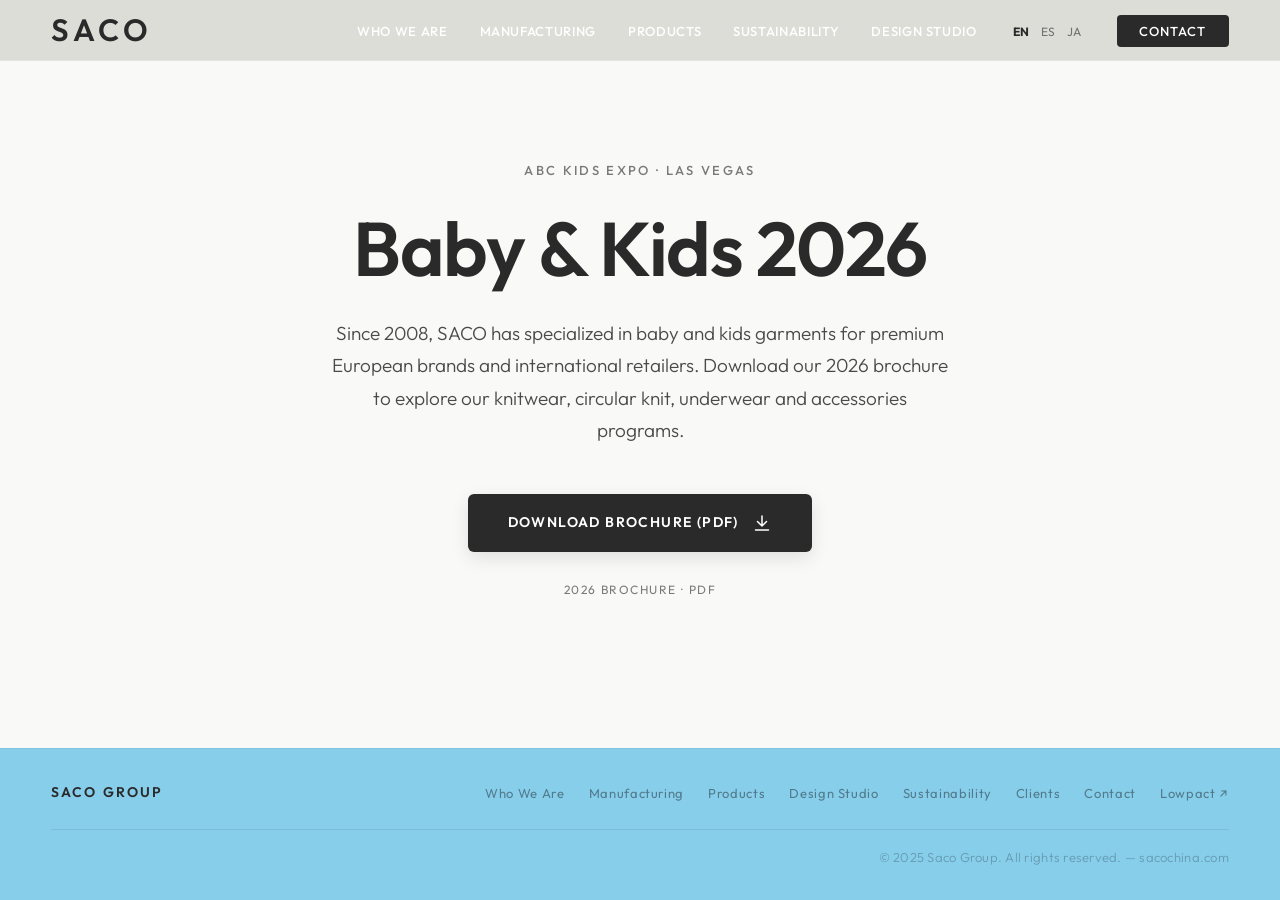
==== abc-kids.html @ aadeff27 "Add ABC Kids Expo Las Vegas 2026 landing page Orphan landing page accessed only via QR from the trad" ====
<!DOCTYPE html>
<html lang="en">
<head>
  <meta charset="UTF-8">
  <meta name="viewport" content="width=device-width, initial-scale=1">
  <meta name="robots" content="noindex, nofollow">
  <title>SACO · ABC Kids Expo 2026</title>
  <meta name="description" content="SACO baby &amp; kids 2026 — ABC Kids Expo Las Vegas brochure.">

  <!-- Google Fonts: Outfit -->
  <link rel="preconnect" href="https://fonts.googleapis.com">
  <link rel="preconnect" href="https://fonts.gstatic.com" crossorigin>
  <link href="https://fonts.googleapis.com/css2?family=Outfit:wght@200;300;400;500;600;700&display=swap" rel="stylesheet">

  <link rel="stylesheet" href="style.css">
</head>
<body class="abc-page">

  <!-- ===== NAVIGATION (same pattern as inner pages) ===== -->
  <nav class="nav nav--scrolled nav--always-dark" id="nav">
    <div class="nav__inner">
      <a href="index.html" class="nav__logo">SACO</a>

      <button class="nav__toggle" id="navToggle" type="button" aria-label="Open menu" aria-expanded="false" aria-controls="menuOverlay">
        <span></span>
        <span></span>
      </button>

      <ul class="nav__links" id="navLinks">
        <li><a href="index.html#about"          class="nav__link" data-i18n="nav-who">Who We Are</a></li>
        <li><a href="manufacturing.html"        class="nav__link" data-i18n="nav-manufacturing">Manufacturing</a></li>
        <li><a href="products.html"             class="nav__link" data-i18n="nav-products">Products</a></li>
        <li><a href="index.html#sustainability" class="nav__link" data-i18n="nav-sustainability">Sustainability</a></li>
        <li><a href="studio.html"               class="nav__link" data-i18n="nav-studio">Design Studio</a></li>
        <li class="nav__lang-group">
          <button class="lang-btn" data-lang="en" style="background:none;border:none;font-family:inherit;font-size:12px;text-transform:uppercase;cursor:pointer;padding:2px 4px;color:inherit;font-weight:700;opacity:1;">EN</button>
          <button class="lang-btn" data-lang="es" style="background:none;border:none;font-family:inherit;font-size:12px;text-transform:uppercase;cursor:pointer;padding:2px 4px;color:inherit;font-weight:400;opacity:0.6;">ES</button>
          <button class="lang-btn" data-lang="ja" style="background:none;border:none;font-family:inherit;font-size:12px;text-transform:uppercase;cursor:pointer;padding:2px 4px;color:inherit;font-weight:400;opacity:0.6;">JA</button>
        </li>
        <li><a href="index.html#contact"        class="nav__link nav__link--cta" data-i18n="nav-contact">Contact</a></li>
      </ul>
    </div>
  </nav>

  <main class="abc-main">
    <section class="abc-hero">
      <div class="container abc-hero__inner">
        <p class="abc-hero__eyebrow">ABC Kids Expo · Las Vegas</p>
        <h1 class="abc-hero__title">Baby &amp; Kids 2026</h1>
        <p class="abc-hero__lead">
          Since 2008, SACO has specialized in baby and kids garments for premium European brands and international retailers. Download our 2026 brochure to explore our knitwear, circular knit, underwear and accessories programs.
        </p>

        <a class="abc-hero__cta" href="downloads/abc-kids-2026.pdf" download="SACO-ABC-Kids-2026.pdf">
          <span>Download Brochure (PDF)</span>
          <svg width="20" height="20" viewBox="0 0 20 20" fill="none" aria-hidden="true">
            <path d="M10 3v10M5.5 8.5l4.5 4.5 4.5-4.5M3.5 17h13" stroke="currentColor" stroke-width="1.5" stroke-linecap="round" stroke-linejoin="round"/>
          </svg>
        </a>

        <p class="abc-hero__meta">2026 Brochure · PDF</p>
      </div>
    </section>
  </main>

  <!-- ===== FOOTER (same as other pages) ===== -->
  <footer class="footer">
    <div class="container footer__inner">
      <div class="footer__logo">SACO GROUP</div>
      <nav class="footer__nav" aria-label="Footer navigation">
        <a href="index.html#about" data-i18n="nav-who">Who We Are</a>
        <a href="manufacturing.html" data-i18n="nav-manufacturing">Manufacturing</a>
        <a href="products.html" data-i18n="nav-products">Products</a>
        <a href="studio.html" data-i18n="nav-studio">Design Studio</a>
        <a href="index.html#sustainability" data-i18n="nav-sustainability">Sustainability</a>
        <a href="index.html#clients" data-i18n="footer-clients">Clients</a>
        <a href="index.html#contact" data-i18n="footer-contact">Contact</a>
        <a href="https://lowpact-textile.com" target="_blank" rel="noopener noreferrer" data-i18n="footer-lowpact">Lowpact &nearr;</a>
      </nav>
      <p class="footer__copy" data-i18n-html="footer-copy">&copy; 2025 Saco Group. All rights reserved. &mdash; sacochina.com</p>
    </div>
  </footer>

  <script src="main.js"></script>
  <script src="i18n.js"></script>
</body>
</html>
---- style.css ----
@import url('https://fonts.googleapis.com/css2?family=Outfit:wght@200;300;400;500;600;700&display=swap');

/* ============================================================
   SACO GROUP — style.css
   Reference: fashioncomfort.com visual language
   Font: Outfit 200-700 (single font family throughout)
   System: luxury minimalism, cream/dark-green palette
   ============================================================ */

/* ---- RESET ---- */
*, *::before, *::after { box-sizing: border-box; margin: 0; padding: 0; }
html { scroll-behavior: smooth; -webkit-text-size-adjust: 100%; }
body {
  font-family: var(--font-body);
  font-size: 18px;
  font-weight: 300;
  line-height: 1.7;
  color: var(--c-text);
  overflow-x: hidden;
  -webkit-font-smoothing: antialiased;
  -moz-osx-font-smoothing: grayscale;
  background: var(--c-cream);
}
img { display: block; max-width: 100%; height: auto; }
a { color: inherit; text-decoration: none; }
ul { list-style: none; }
address { font-style: normal; }
sup { font-size: 0.6em; vertical-align: super; }

/* ---- TOKENS ---- */
:root {
  /* Core palette */
  --c-cream:    #F9F9F7;
  --c-stone:    #F5F5F1;
  --c-sand:     #E8DFD5;
  --c-dark:     #1D2B1F;
  --c-charcoal: #2C3E2F;
  --c-text:     #2A2A2A;
  --c-text-sec: #4A4A4A;
  --c-text-mut: #7A7A7A;
  --c-border:   #E8E5DF;
  --c-gold:     #C9A961;

  /* Accent — kept from original */
  --c-green:    #7EC8A0;
  --c-blue:     #87CEEB;

  /* Section backgrounds */
  --c-hero:     #1D2B1F;
  --c-about:    var(--c-cream);
  --c-saco:     var(--c-green);
  --c-lowpact:  var(--c-blue);
  --c-products: #ffffff;
  --c-sustain:  var(--c-cream);
  --c-factory:  var(--c-dark);
  --c-clients:  var(--c-stone);
  --c-contact:  var(--c-cream);

  /* Typography — Outfit only */
  --font-display: 'Outfit', sans-serif;
  --font-body:    'Outfit', sans-serif;
  --font-mono:    'Outfit', sans-serif;

  /* Layout */
  --nav-h:    60px;
  --gutter:   clamp(1.5rem, 4vw, 4rem);
  --max-w:    1380px;
  --sec-pad:  clamp(4rem, 9vw, 9rem);

  /* Type scale — fashioncomfort.com hierarchy */
  --t-num:    13px;
  --t-label:  13px;
  --t-sm:     14px;
  --t-base:   16px;
  --t-lg:     18px;
  --t-xl:     20px;
  --t-2xl:    24px;
  --t-hero:   clamp(32px, 4vw, 52px);
  --t-hero-tag: clamp(24px, 3.2vw, 38px);
  --t-title:  clamp(28px, 3vw, 42px);
  --t-h3:     20px;
  --t-mid:    28px;
  --t-card:   20px;

  /* Transitions */
  --ease: cubic-bezier(0.16, 1, 0.3, 1);
  --fast: 150ms ease;
  --base: 300ms ease;
  --slow: 600ms var(--ease);
}

/* ---- LAYOUT UTIL ---- */
.container {
  width: 100%;
  max-width: var(--max-w);
  margin-inline: auto;
  padding-inline: var(--gutter);
}

/* ---- REVEAL ---- */
.reveal {
  opacity: 0;
  transform: translateY(36px);
  transition: opacity 0.9s var(--ease), transform 0.9s var(--ease);
}
.reveal--delay-1 { transition-delay: 0.10s; }
.reveal--delay-2 { transition-delay: 0.22s; }
.reveal--delay-3 { transition-delay: 0.34s; }
.reveal--delay-4 { transition-delay: 0.46s; }
.reveal.is-visible { opacity: 1; transform: translateY(0); }

/* ============================================================
   SHARED SECTION HEADER — number + big ALL CAPS title
   ============================================================ */
.s-header {
  margin-bottom: clamp(3rem, 6vw, 6rem);
}
.s-subtitle {
  font-family: var(--font-body);
  font-size: var(--t-hero-tag);
  font-weight: 300;
  letter-spacing: 0.14em;
  line-height: 1.4;
  text-transform: uppercase;
  color: var(--c-text-mut);
  margin-top: 1.25rem;
  margin-bottom: 0;
}

.s-header--with-link {
  display: flex;
  align-items: flex-end;
  justify-content: space-between;
  gap: 2rem;
}

.s-header__left {
  display: flex;
  flex-direction: column;
}

.editorial-link {
  font-family: var(--font-body);
  font-size: 13px;
  font-weight: 500;
  letter-spacing: 0.08em;
  text-transform: uppercase;
  text-decoration: none;
  border-bottom: 1px solid currentColor;
  padding-bottom: 2px;
  white-space: nowrap;
  align-self: flex-end;
  margin-bottom: 0.2rem;
  transition: opacity 0.2s ease;
}
.editorial-link:hover { opacity: 0.6; }

.s-num {
  font-family: var(--font-body);
  font-size: 13px;
  font-weight: 500;
  letter-spacing: 0.08em;
  text-transform: uppercase;
  opacity: 0.38;
  margin-bottom: 0.75rem;
  display: block;
}

.s-title {
  font-family: var(--font-display);
  font-size: var(--t-title);
  font-weight: 600;
  text-transform: none;
  letter-spacing: -0.01em;
  line-height: 1.2;
}

/* Light sections */
.s-light .s-num  { color: var(--c-text); }
.s-light .s-title { color: var(--c-text); }

/* Dark sections */
.s-dark .s-num  { color: #ffffff; }
.s-dark .s-title { color: #ffffff; }

/* Section base */
.section {
  padding-block: var(--sec-pad);
}

/* ============================================================
   NAVIGATION
   ============================================================ */
.nav {
  position: fixed;
  top: 0; left: 0; right: 0;
  z-index: 200;
  height: var(--nav-h);
  transition: background var(--base), transform 0.4s ease;
}
/* Unscrolled nav on hero: white text */
.nav:not(.nav--scrolled) .nav__logo { color: #ffffff; }
.nav:not(.nav--scrolled) .nav__link { color: rgba(255,255,255,0.85); }
.nav:not(.nav--scrolled) .nav__link:hover { color: #ffffff; opacity: 1; }
.nav:not(.nav--scrolled) .nav__link--cta { color: #ffffff; background: rgba(255,255,255,0.15); }
.nav:not(.nav--scrolled) .nav__link--cta:hover { background: rgba(255,255,255,0.25); }
.nav:not(.nav--scrolled) .nav__toggle span { background: #ffffff; }

/* Scrolled nav: dark grey background, dark text */
.nav.nav--scrolled { background: rgba(220,220,215,0.96); backdrop-filter: blur(10px); box-shadow: 0 1px 0 rgba(0,0,0,0.08); }
.nav.nav--always-dark { background: rgba(220,220,215,0.96); box-shadow: 0 1px 0 rgba(0,0,0,0.08); }
.nav.nav--always-dark .nav__logo { color: #ffffff; }
.nav.nav--always-dark .nav__link { color: #ffffff; }
.nav.nav--always-dark .nav__link:hover { color: #ffffff; opacity: 0.7; }
.nav.nav--always-dark .nav__toggle span { background: #ffffff; }

.nav__inner {
  height: 100%;
  max-width: var(--max-w);
  margin-inline: auto;
  padding-inline: var(--gutter);
  display: flex;
  align-items: center;
  justify-content: space-between;
}

.nav__logo {
  font-family: var(--font-body);
  font-size: calc(var(--t-sm) * 2.2);
  font-weight: 600;
  letter-spacing: 0.15em;
  text-transform: uppercase;
  color: var(--c-text) !important;
  display: flex;
  align-items: baseline;
  gap: 0.45rem;
  transition: opacity var(--fast);
}
.nav__logo:hover { opacity: 0.6; }
.nav__logo-sub {
  font-weight: 300;
  font-size: 13px;
  letter-spacing: 0.08em;
  opacity: 0.45;
}

.nav__links {
  display: flex;
  align-items: center;
  gap: clamp(1rem, 2.5vw, 2.25rem);
}

.nav__link {
  font-family: var(--font-body);
  font-size: 13px;
  font-weight: 500;
  letter-spacing: 0.05em;
  text-transform: uppercase;
  color: var(--c-text);
  transition: color var(--fast);
}
.nav__link:hover { color: var(--c-text); opacity: 0.7; }

.nav__link--cta {
  color: #ffffff;
  background: var(--c-text);
  padding: 0.5rem 1.4rem;
  border-radius: 4px;
  letter-spacing: 0.08em;
  font-weight: 500;
  transition: background var(--fast), color var(--fast);
}
.nav__link--cta:hover { background: var(--c-text-sec); opacity: 1; }

/* Mobile toggle */
.nav__toggle {
  display: none;
  flex-direction: column;
  gap: 5px;
  width: 30px; height: 30px;
  background: none; border: none;
  cursor: pointer; padding: 4px;
}
.nav__toggle span {
  display: block; width: 22px; height: 1.5px;
  background: var(--c-text);
  transition: transform var(--base), opacity var(--base);
}
.nav__toggle.is-active span:first-child { transform: translateY(6.5px) rotate(45deg); }
.nav__toggle.is-active span:last-child  { transform: translateY(-6.5px) rotate(-45deg); }

/* ============================================================
   HERO — full-screen black, platform cards at bottom
   ============================================================ */
.hero {
  background: var(--c-hero);
  min-height: 100dvh;
  display: flex;
  flex-direction: column;
  position: relative;
  overflow: hidden;
}

/* Video background */
.hero__video-wrap {
  position: absolute; inset: 0; z-index: 0;
  overflow: hidden;
}
.hero__video-wrap::after {
  content: '';
  position: absolute; inset: 0;
  background: rgba(0,0,0,0.45);
  z-index: 1;
}
.hero__video {
  width: 100%; height: 100%;
  object-fit: cover;
  object-position: center;
}

.hero__inner {
  flex: 1;
  position: relative; z-index: 1;
  max-width: var(--max-w);
  width: 100%;
  margin-inline: auto;
  padding-inline: var(--gutter);
  padding-top: calc(var(--nav-h) + clamp(3rem, 7vw, 7rem));
  padding-bottom: clamp(2rem, 5vw, 4rem);
  display: flex;
  flex-direction: column;
  justify-content: flex-end;
}

.hero__tag {
  font-family: var(--font-body);
  font-size: var(--t-hero-tag);
  font-weight: 300;
  letter-spacing: 0.14em;
  text-transform: uppercase;
  color: rgba(255,255,255,0.3);
  margin-bottom: clamp(1.5rem, 3vw, 2.5rem);
}

.hero__headline {
  font-family: var(--font-display);
  font-size: var(--t-hero);
  font-weight: 600;
  text-transform: none;
  letter-spacing: -0.01em;
  line-height: 1.15;
  color: #ffffff;
  margin-bottom: clamp(1.5rem, 4vw, 3rem);
  max-width: 20ch;
}

.hero__sub {
  font-family: var(--font-body);
  font-size: 18px;
  font-weight: 300;
  color: rgba(255,255,255,0.75);
  max-width: 52ch;
  line-height: 1.7;
}

/* Trusted by strip */
.hero__clients {
  position: relative; z-index: 1;
  max-width: var(--max-w);
  width: 100%;
  margin-inline: auto;
  padding-inline: var(--gutter);
  padding-block: 1.25rem;
  border-top: 1px solid rgba(255,255,255,0.07);
  display: flex;
  align-items: center;
  gap: 1.25rem;
  flex-wrap: wrap;
}
.hero__clients-label {
  font-family: var(--font-body);
  font-size: var(--t-num);
  letter-spacing: 0.08em;
  text-transform: uppercase;
  color: rgba(255,255,255,0.22);
  white-space: nowrap;
}
.hero__clients-names {
  display: flex;
  align-items: center;
  gap: 1rem;
  flex-wrap: wrap;
}
.hero__clients-names span {
  font-family: var(--font-body);
  font-size: 13px;
  font-weight: 500;
  letter-spacing: 0.08em;
  text-transform: uppercase;
  color: rgba(255,255,255,0.35);
}
.hero__clients-names span.sep { opacity: 0.15; }

/* Platform cards at bottom of hero */
.hero__cards {
  display: grid;
  grid-template-columns: 1fr 1fr;
  position: relative; z-index: 1;
}

.hero__card {
  display: flex;
  flex-direction: row;
  align-items: center;
  justify-content: space-between;
  gap: 1.5rem;
  padding-block: clamp(1.4rem, 2.5vw, 2rem);
  padding-inline: max(var(--gutter), calc((100vw - var(--max-w)) / 2 + var(--gutter)));
  text-decoration: none;
  transition: filter var(--base);
  position: relative;
  overflow: hidden;
}

.hc__text {
  display: flex;
  flex-direction: column;
  gap: 0.4rem;
}
.hero__card::after {
  content: '';
  position: absolute; inset: 0;
  background: rgba(0,0,0,0);
  transition: background var(--base);
}
.hero__card:hover::after { background: rgba(0,0,0,0.12); }

.hero__card--saco    { background: var(--c-saco); }
.hero__card--lowpact { background: var(--c-lowpact); }

.hc__num {
  font-family: var(--font-body);
  font-size: 13px;
  font-weight: 500;
  letter-spacing: 0.08em;
  color: rgba(255,255,255,0.4);
}
.hc__name {
  font-family: var(--font-display);
  font-size: var(--t-card);
  font-weight: 600;
  text-transform: none;
  letter-spacing: -0.01em;
  line-height: 1.1;
  color: #ffffff;
}
.hc__desc {
  font-size: var(--t-sm);
  font-weight: 300;
  color: rgba(255,255,255,0.55);
  line-height: 1.7;
  margin-top: 0.25rem;
}
.hc__arrow {
  flex-shrink: 0;
  transition: transform var(--fast);
}
.hero__card:hover .hc__arrow { transform: translateX(6px); color: rgba(255,255,255,0.85); }

/* Scroll indicator */
.hero__scroll {
  position: absolute;
  bottom: clamp(7rem, 18vw, 14rem); /* above the cards */
  right: var(--gutter);
  z-index: 2;
  display: flex;
  flex-direction: column;
  align-items: center;
  gap: 0.6rem;
}
.hero__scroll-line {
  width: 1px; height: 50px;
  background: linear-gradient(to bottom, transparent, rgba(255,255,255,0.2));
  animation: scrollPulse 2.5s ease-in-out infinite;
}
.hero__scroll-text {
  font-family: var(--font-body);
  font-size: 11px;
  font-weight: 500;
  letter-spacing: 0.08em;
  text-transform: uppercase;
  color: rgba(255,255,255,0.2);
  writing-mode: vertical-lr;
}
@keyframes scrollPulse {
  0%, 100% { opacity: 0.2; }
  50%       { opacity: 0.7; }
}

/* ============================================================
   01 — WHO WE ARE (#ffffff)
   ============================================================ */
.s-about {
  background: var(--c-about);
}

/* About two-column layout */
.about-grid {
  display: grid;
  grid-template-columns: 1fr 1fr;
  gap: clamp(3rem, 7vw, 8rem);
  align-items: stretch;
}

.about-body {
  font-size: 18px;
  font-weight: 300;
  color: var(--c-text-sec);
  line-height: 1.7;
}

.about-diagram {
  display: flex;
  align-items: flex-end;
  justify-content: center;
  margin-top: auto;
  padding-top: 35px;
  overflow: visible;
}

.group-svg {
  width: 100%;
  height: auto;
  display: block;
}

/* Diagram animation — all hidden by default */
.dia-el { opacity: 0; transition: opacity 0.5s ease; }
.dia-line.dia-vline { stroke-dasharray: 80; stroke-dashoffset: 80; transition: stroke-dashoffset 0.7s ease; }
.dia-line.dia-hline { stroke-dasharray: 250; stroke-dashoffset: 250; transition: stroke-dashoffset 0.7s ease; }

/* Steps triggered when .is-animating is added */
.is-animating .dia-step-1 { opacity: 1; transition-delay: 0s; }
.is-animating .dia-step-2.dia-vline { stroke-dashoffset: 0; transition-delay: 0.3s; }
.is-animating .dia-step-3 { opacity: 1; transition-delay: 0.8s; }
.is-animating .dia-step-3.dia-hline { stroke-dashoffset: 0; transition-delay: 0.8s; }
.is-animating .dia-step-4.dia-vline { stroke-dashoffset: 0; transition-delay: 1.2s; }
.is-animating .dia-step-5 { opacity: 1; transition-delay: 1.5s; }
.is-animating .dia-step-6 { opacity: 1; transition-delay: 2s; }

/* Pulse */
.dia-pulse {
  opacity: 0;
  animation: none;
}
.is-animating .dia-pulse {
  opacity: 1;
  animation: diaPulse 3s ease-in-out infinite 2.2s;
}
@keyframes diaPulse {
  0%, 100% { r: 3; stroke-opacity: 0.12; }
  50% { r: 8; stroke-opacity: 0; }
}

/* ============================================================
   02 — SHANGHAI SACO TEXTILE (#1a3a1a)
   ============================================================ */
.s-saco {
  background: #ffffff;
}

.platform-intro-grid {
  display: grid;
  grid-template-columns: 1fr 0.6fr;
  gap: clamp(2rem, 4vw, 3rem);
  align-items: start;
}
.platform-intro__img {
  border-radius: 10px;
  overflow: hidden;
}
.platform-intro__img img {
  width: 100%;
  aspect-ratio: 3/4;
  object-fit: cover;
}
.platform-intro {
  font-size: 18px;
  font-weight: 300;
  color: rgba(255,255,255,0.6);
  line-height: 1.7;
  max-width: 62ch;
  margin-bottom: clamp(3rem, 6vw, 5.5rem);
}

.saco-stats {
  display: grid;
  grid-template-columns: repeat(4, 1fr);
  gap: 1px;
  background: rgba(255,255,255,0.08);
  margin-bottom: 0;
}
.saco-stat {
  background: rgba(0,0,0,0.18);
  padding: clamp(1.5rem, 3vw, 2.5rem);
  display: flex; flex-direction: column; gap: 0.4rem;
  cursor: default;
}
.saco-stat .saco-stat__sub {
  transition: transform var(--base), font-size var(--base);
}
.saco-stat:hover .saco-stat__sub {
  transform: scale(1.15);
  transform-origin: left;
}
.saco-stat__n {
  font-family: var(--font-display);
  font-size: clamp(2.6rem, 5.25vw, 5.6rem);
  font-weight: 600;
  text-transform: none;
  letter-spacing: -0.02em;
  line-height: 0.9;
  color: #ffffff;
}
.saco-stat__label {
  font-family: var(--font-body);
  font-size: 14px;
  font-weight: 600;
  letter-spacing: 0.05em;
  text-transform: uppercase;
  color: var(--c-text);
}
.saco-stat__sub {
  font-size: var(--t-sm);
  color: var(--c-gold);
  margin-top: 0.25rem;
}

/* ============================================================
   MANUFACTURING PAGE
   ============================================================ */

/* Hero */
.mfg-hero {
  position: relative;
  min-height: 70vh;
  display: flex;
  align-items: flex-end;
  overflow: hidden;
}
.mfg-hero__img {
  position: absolute; inset: 0; z-index: 0;
}
.mfg-hero__img img {
  width: 100%; height: 100%;
  object-fit: cover;
}
.mfg-hero__overlay {
  position: absolute; inset: 0;
  background: linear-gradient(to bottom, rgba(0,0,0,0.55) 0%, rgba(0,0,0,0.85) 100%);
}
.mfg-hero__content {
  position: relative; z-index: 1;
  padding-bottom: clamp(3rem, 7vw, 6rem);
  padding-top: calc(var(--nav-h) + 4rem);
}
.mfg-hero__title {
  font-family: var(--font-display);
  font-size: var(--t-hero);
  font-weight: 600;
  color: #ffffff;
  margin-bottom: 1.25rem;
}
.mfg-hero__sub {
  font-size: 18px;
  font-weight: 300;
  color: rgba(255,255,255,0.75);
  max-width: 56ch;
  line-height: 1.7;
}
.mfg-hero__badge {
  font-size: 13px;
  font-weight: 500;
  letter-spacing: 0.08em;
  text-transform: uppercase;
  color: var(--c-gold);
  margin-bottom: 0.5rem;
  display: block;
}
.mfg-hero__card {
  display: inline-flex;
  align-items: center;
  gap: 1rem;
  margin-top: 2rem;
  padding: 1rem 1.75rem;
  background: rgba(255,255,255,0.1);
  backdrop-filter: blur(10px);
  border: 1px solid rgba(255,255,255,0.15);
  border-radius: 10px;
  transition: background var(--base), border-color var(--base), transform var(--base);
  overflow: visible;
  white-space: nowrap;
}
.mfg-hero__card:hover {
  background: rgba(255,255,255,0.18);
  border-color: rgba(255,255,255,0.3);
  transform: translateY(-2px);
}
.mfg-hero__card-badge {
  font-size: 11px;
  font-weight: 600;
  letter-spacing: 0.1em;
  text-transform: uppercase;
  color: var(--c-gold);
  background: rgba(201,169,97,0.15);
  padding: 0.2rem 0.5rem;
  border-radius: 3px;
}
.mfg-hero__card-title {
  font-size: 16px;
  font-weight: 500;
  color: #ffffff;
}
.mfg-hero__card-arrow {
  font-size: 18px;
  color: rgba(255,255,255,0.5);
  transition: transform var(--fast), color var(--fast);
}
.mfg-hero__card:hover .mfg-hero__card-arrow {
  transform: translateX(4px);
  color: #ffffff;
}

/* Intro stats + text */
.mfg-intro {
  display: grid;
  grid-template-columns: auto 1fr;
  gap: clamp(2rem, 5vw, 4rem);
  align-items: center;
}
.mfg-intro__stats {
  display: flex;
  gap: clamp(2rem, 4vw, 3rem);
}
.mfg-stat-big {
  display: flex;
  flex-direction: column;
  align-items: center;
  gap: 0.25rem;
}
.mfg-stat-big__n {
  font-family: var(--font-display);
  font-size: clamp(3rem, 5vw, 5rem);
  font-weight: 600;
  color: var(--c-text);
  line-height: 1;
}
.mfg-stat-big__label {
  font-size: 13px;
  font-weight: 500;
  letter-spacing: 0.08em;
  text-transform: uppercase;
  color: var(--c-text-mut);
}
.mfg-intro__text {
  font-size: 18px;
  font-weight: 300;
  color: var(--c-text-sec);
  line-height: 1.7;
}


/* Production blocks — alternating image + content */
.mfg-block {
  display: grid;
  grid-template-columns: 1fr 1fr;
  gap: clamp(2.5rem, 5vw, 5rem);
  align-items: center;
  padding-block: clamp(3rem, 6vw, 5rem);
  border-bottom: 1px solid var(--c-border);
}
.mfg-block:last-child { border-bottom: none; }
.mfg-block--reverse { direction: rtl; }
.mfg-block--reverse > * { direction: ltr; }

.mfg-block__visual {
  position: relative;
  border-radius: 10px;
  overflow: hidden;
}
.mfg-block__visual img {
  width: 100%;
  aspect-ratio: 4/3;
  object-fit: cover;
  transition: transform 0.9s ease;
}
.mfg-block__visual:hover img { transform: scale(1.04); }

.mfg-block__badge {
  position: absolute;
  bottom: 1rem; left: 1rem;
  background: rgba(0,0,0,0.75);
  backdrop-filter: blur(8px);
  color: #fff;
  padding: 0.75rem 1.25rem;
  border-radius: 8px;
  display: flex;
  align-items: baseline;
  gap: 0.5rem;
}
.mfg-block__badge-n {
  font-family: var(--font-display);
  font-size: clamp(2rem, 3.5vw, 3rem);
  font-weight: 600;
  line-height: 1;
}
.mfg-block__badge-label {
  font-size: 13px;
  font-weight: 400;
  text-transform: uppercase;
  letter-spacing: 0.05em;
  opacity: 0.7;
}

.mfg-block__content {
  display: flex;
  flex-direction: column;
  gap: 1rem;
}
.mfg-block__title {
  font-family: var(--font-display);
  font-size: var(--t-title);
  font-weight: 600;
  color: var(--c-text);
}
.mfg-block__inline-badge {
  display: inline-flex;
  align-items: baseline;
  gap: 0.5rem;
  font-size: 14px;
  font-weight: 300;
  color: var(--c-text-mut);
  background: var(--c-stone);
  padding: 0.6rem 1.25rem;
  border-radius: 10px;
  letter-spacing: 0.02em;
}
.mfg-block__badge-num {
  font-weight: 600;
  font-size: 18px;
  color: var(--c-text);
}
.mfg-block__badge-sep {
  color: var(--c-border);
}
.mfg-block__desc {
  font-size: 18px;
  font-weight: 300;
  color: var(--c-text-sec);
  line-height: 1.7;
}

/* ===== SILK TAB ===== */
.silk-stats {
  display: grid;
  grid-template-columns: repeat(4, 1fr);
  gap: clamp(0.75rem, 1.5vw, 1.25rem);
  margin-bottom: clamp(3rem, 6vw, 5rem);
}
.silk-stat {
  background: var(--c-stone);
  border-radius: 10px;
  padding: clamp(1.25rem, 2.5vw, 2rem);
  display: flex;
  flex-direction: column;
  gap: 0.4rem;
  transition: transform var(--base), box-shadow var(--base);
}
.silk-stat:hover {
  transform: translateY(-4px);
  box-shadow: 0 8px 24px rgba(0,0,0,0.08);
}
.silk-stat__n {
  font-family: var(--font-display);
  font-size: clamp(2rem, 3.5vw, 3rem);
  font-weight: 600;
  color: var(--c-gold);
  line-height: 1;
}
.silk-stat__label {
  font-size: 14px;
  font-weight: 600;
  text-transform: uppercase;
  letter-spacing: 0.05em;
  color: var(--c-text);
}
.silk-stat__sub {
  font-size: 14px;
  font-weight: 300;
  color: var(--c-text-mut);
}

.silk-about {
  display: grid;
  grid-template-columns: 1fr 1fr;
  gap: clamp(2rem, 5vw, 4rem);
  margin-bottom: clamp(3rem, 6vw, 5rem);
}
.silk-about__heading {
  font-family: var(--font-display);
  font-size: 20px;
  font-weight: 600;
  color: var(--c-text);
  margin-bottom: 1rem;
}
.silk-about__text {
  font-size: 18px;
  font-weight: 300;
  color: var(--c-text-sec);
  line-height: 1.7;
  margin-bottom: 0.75rem;
}

.silk-caps {
  margin-bottom: clamp(3rem, 6vw, 5rem);
}
.silk-caps__heading {
  font-family: var(--font-body);
  font-size: var(--t-hero-tag);
  font-weight: 300;
  letter-spacing: 0.14em;
  text-transform: uppercase;
  color: var(--c-text-mut);
  margin-bottom: 1.25rem;
}
.silk-caps__grid {
  display: grid;
  grid-template-columns: repeat(3, 1fr);
  gap: clamp(0.5rem, 1vw, 0.75rem);
}
.silk-cap {
  font-size: 16px;
  font-weight: 400;
  color: var(--c-text);
  background: var(--c-stone);
  padding: 1.25rem 1.5rem;
  border-radius: 8px;
  line-height: 1.5;
  transition: transform var(--base), box-shadow var(--base);
}
.silk-cap:hover {
  transform: translateY(-2px);
  box-shadow: 0 4px 16px rgba(0,0,0,0.06);
}

.silk-position {
  padding: clamp(1.5rem, 3vw, 2.5rem);
  background: var(--c-stone);
  border-radius: 10px;
  border-left: 3px solid var(--c-gold);
}
.silk-position p {
  font-size: 18px;
  font-weight: 300;
  color: var(--c-text);
  line-height: 1.7;
  font-style: italic;
}

@media (max-width: 900px) {
  .mfg-intro { grid-template-columns: 1fr; }
  .mfg-block,
  .mfg-block--reverse { grid-template-columns: 1fr; direction: ltr; }
  .silk-stats { grid-template-columns: 1fr 1fr; }
  .silk-about { grid-template-columns: 1fr; }
  .silk-caps__grid { grid-template-columns: 1fr 1fr; }
}
@media (max-width: 768px) {
  .mfg-hero { min-height: 50vh; }
  .mfg-intro__stats { justify-content: center; }
  .silk-stats { grid-template-columns: 1fr; }
  .silk-caps__grid { grid-template-columns: 1fr; }
  .mfg-tabs { overflow-x: auto; white-space: nowrap; }
}

/* Factory inline */
.factory-inline {
  margin-top: clamp(3rem, 6vw, 5rem);
}
.factory-inline__content {
  display: grid;
  grid-template-columns: 1fr 1fr;
  gap: clamp(2rem, 4vw, 3rem);
  align-items: center;
  margin-top: 1.25rem;
}
.factory-inline__img {
  border-radius: 10px;
  overflow: hidden;
}
.factory-inline__img img {
  width: 100%; height: 100%;
  object-fit: cover;
  aspect-ratio: 16/10;
}
.factory-inline__text p {
  font-size: 18px;
  font-weight: 300;
  color: var(--c-text-sec);
  line-height: 1.7;
}
.factory-inline__text strong {
  font-weight: 600;
  color: var(--c-text);
}

/* Capabilities */
.capabilities {
  margin-top: clamp(1.5rem, 3vw, 2.5rem);
}
.capabilities__header {
  display: flex;
  align-items: center;
  justify-content: space-between;
  margin-bottom: 1.5rem;
  gap: 2rem;
}
.capabilities__heading {
  font-family: var(--font-body);
  font-size: var(--t-hero-tag);
  font-weight: 300;
  letter-spacing: 0.14em;
  text-transform: uppercase;
  color: var(--c-text-mut);
}
.capabilities__btn {
  font-family: var(--font-body);
  font-size: 14px;
  font-weight: 600;
  letter-spacing: 0.05em;
  text-transform: uppercase;
  color: #ffffff;
  background: var(--c-green);
  padding: 0.85rem 2rem;
  border-radius: 6px;
  white-space: nowrap;
  transition: background var(--fast);
}
.capabilities__btn:hover { background: #6bb88d; }
.capabilities__grid {
  display: grid;
  grid-template-columns: repeat(3, 1fr);
  gap: 1px;
  background: var(--c-border);
  margin-bottom: 1.5rem;
}
.cap-card {
  background: var(--c-stone);
  padding: clamp(1.25rem, 2.5vw, 2rem);
  transition: background var(--base);
}
.cap-card:hover { background: var(--c-cream); }
.cap-card__icon {
  display: block;
  font-size: 1.5rem;
  color: var(--c-green);
  margin-bottom: 0.75rem;
  line-height: 1;
}
.cap-card__title {
  font-family: var(--font-display);
  font-size: 16px;
  font-weight: 600;
  color: #1a1a1a;
  margin-bottom: 0.4rem;
}
.cap-card__desc {
  font-size: 14px;
  font-weight: 300;
  color: rgba(0,0,0,0.5);
  line-height: 1.5;
}
.capabilities__note {
  font-size: 16px;
  font-weight: 300;
  font-style: italic;
  color: rgba(0,0,0,0.45);
  line-height: 1.7;
}

/* Why Saco — 4 boxes */
.why-banner {
  display: grid;
  grid-template-columns: repeat(4, 1fr);
  gap: clamp(0.75rem, 1.5vw, 1.25rem);
  margin-bottom: clamp(3rem, 6vw, 5rem);
}
.why-banner__item {
  font-size: 18px;
  font-weight: 300;
  color: var(--c-text);
  line-height: 1.5;
  background: var(--c-stone);
  border-radius: 10px;
  padding: clamp(1.25rem, 2.5vw, 2rem);
  transition: transform var(--base), box-shadow var(--base);
}
.why-banner__item:hover {
  transform: translateY(-4px);
  box-shadow: 0 8px 24px rgba(0,0,0,0.08);
}

/* ============================================================
   03 — LOWPACT TEXTILE TECHNOLOGY (#2d5a2d)
   ============================================================ */
.s-lowpact {
  background: var(--c-lowpact);
}

.tech-cards {
  display: grid;
  grid-template-columns: repeat(3, 1fr);
  gap: 1px;
  background: rgba(255,255,255,0.08);
  margin-bottom: clamp(2.5rem, 5vw, 4.5rem);
}

.tech-card {
  background: rgba(0,0,0,0.15);
  padding: clamp(1.75rem, 3vw, 2.75rem);
  position: relative; overflow: hidden;
  transition: background var(--base);
}
.tech-card:hover { background: rgba(0,0,0,0.28); }
.tech-card::before {
  content: '';
  position: absolute; top: 0; left: 0; right: 0; height: 2px;
  background: var(--c-gold);
  transform: scaleX(0); transform-origin: left;
  transition: transform var(--slow);
}
.tech-card:hover::before { transform: scaleX(1); }

.tech-card__mark {
  font-family: var(--font-body);
  font-size: 13px;
  font-weight: 500;
  letter-spacing: 0.08em;
  text-transform: uppercase;
  color: var(--c-gold);
  margin-bottom: 1rem;
}
.tech-card__name {
  font-family: var(--font-display);
  font-size: clamp(1.375rem, 2.8vw, 2.625rem);
  font-weight: 600;
  text-transform: none;
  letter-spacing: -0.01em;
  line-height: 1.1;
  color: #fff;
  margin-bottom: 1rem;
}
.tech-card__desc {
  font-size: 18px;
  font-weight: 300;
  color: rgba(255,255,255,0.5);
  line-height: 1.7;
}

.lowpact-certs {
  margin-bottom: clamp(2rem, 4vw, 3.5rem);
}
.lowpact-certs__label {
  font-family: var(--font-body);
  font-size: 13px;
  font-weight: 500;
  letter-spacing: 0.08em;
  text-transform: uppercase;
  color: rgba(255,255,255,0.28);
  margin-bottom: 1rem;
}
.lowpact-certs__list {
  display: flex; flex-wrap: wrap; gap: 0.5rem;
}
.lowpact-certs__logos {
  display: flex;
  flex-wrap: wrap;
  align-items: center;
  gap: clamp(1.5rem, 3vw, 2.5rem);
}
.lowpact-cert-logo {
  max-height: 90px;
  max-width: 250px;
  object-fit: contain;
  background: rgba(255,255,255,0.85);
  padding: 1rem 1.25rem;
  border-radius: 10px;
  transition: background var(--fast), transform var(--base);
}
.lowpact-cert-logo:hover { background: rgba(255,255,255,1); transform: translateY(-2px); }
.cert-badge {
  font-family: var(--font-body);
  font-size: 13px;
  font-weight: 400;
  letter-spacing: 0.05em;
  padding: 0.4rem 0.9rem;
  border: 1px solid rgba(255,255,255,0.12);
  color: rgba(255,255,255,0.4);
  white-space: nowrap;
}

/* ============================================================
   LOWPACT DARK TEXT OVERRIDES (sky blue bg — #87CEEB is light)
   ============================================================ */
.s-lowpact .s-num   { color: #1a1a1a; opacity: 0.45; }
.s-lowpact .s-title { color: #1a1a1a; }

.s-lowpact .platform-intro { color: rgba(0,0,0,0.6); }

.s-lowpact .tech-cards { background: rgba(0,0,0,0.1); }
.s-lowpact .tech-card  { background: rgba(255,255,255,0.45); }
.s-lowpact .tech-card:hover { background: rgba(255,255,255,0.65); }
.s-lowpact .tech-card::before { background: var(--c-dark); }

.s-lowpact .tech-card__mark { color: var(--c-dark); }
.s-lowpact .tech-card__name { color: var(--c-text); }
.s-lowpact .tech-card__desc { color: rgba(0,0,0,0.58); }

.s-lowpact .lowpact-certs__label { color: rgba(0,0,0,0.38); }
.s-lowpact .cert-badge {
  border-color: rgba(0,0,0,0.15);
  color: rgba(0,0,0,0.5);
}

.s-lowpact .btn-line {
  color: rgba(0,0,0,0.65);
  border-color: rgba(0,0,0,0.25);
}
.s-lowpact .btn-line:hover { color: #1a1a1a; border-color: #1a1a1a; }

/* ============================================================
   SACO DARK TEXT OVERRIDES (mint green bg — #7EC8A0 is light)
   ============================================================ */
.s-saco .s-num   { color: #1a1a1a; opacity: 0.45; }
.s-saco .s-title { color: #1a1a1a; }

.s-saco .platform-intro { color: rgba(0,0,0,0.6); }

.s-saco .saco-stats { background: var(--c-border); }
.s-saco .saco-stat  { background: #ffffff; }

.s-saco .saco-stat__n     { color: var(--c-text); }
.s-saco .saco-stat__label { color: var(--c-text); }
.s-saco .saco-stat__sub   { color: var(--c-green); }

.s-saco .btn-line {
  color: rgba(0,0,0,0.65);
  border-color: rgba(0,0,0,0.25);
}
.s-saco .btn-line:hover { color: #1a1a1a; border-color: #1a1a1a; }
.s-saco .editorial-link { color: var(--c-green); }

.s-lowpact .editorial-link { color: #1a1a1a; }

/* Hero saco card — mint bg needs dark text */
.hero__card--saco .hc__num   { color: rgba(0,0,0,0.38); }
.hero__card--saco .hc__name  { color: #1a1a1a; }
.hero__card--saco .hc__desc  { color: #000000; }
.hero__card--saco .hc__arrow { color: rgba(0,0,0,0.32); }
.hero__card--saco:hover .hc__arrow { color: rgba(0,0,0,0.75); }
.hero__card--saco:hover::after { background: rgba(0,0,0,0.07); }

/* Hero lowpact card — sky blue bg needs dark text */
.hero__card--lowpact .hc__num   { color: rgba(0,0,0,0.38); }
.hero__card--lowpact .hc__name  { color: #1a1a1a; }
.hero__card--lowpact .hc__desc  { color: #000000; }
.hero__card--lowpact .hc__arrow { color: rgba(0,0,0,0.32); }
.hero__card--lowpact:hover .hc__arrow { color: rgba(0,0,0,0.75); }
.hero__card--lowpact:hover::after { background: rgba(0,0,0,0.07); }

/* ============================================================
   FULL-SCREEN MENU OVERLAY
   ============================================================ */
.menu-overlay {
  position: fixed;
  inset: 0;
  z-index: 300;
  background: var(--c-dark);
  display: flex;
  flex-direction: column;
  opacity: 0;
  visibility: hidden;
  pointer-events: none;
  transition: opacity 0.4s ease, visibility 0.4s ease;
  overflow-y: auto;
}
.menu-overlay.is-open {
  opacity: 1;
  visibility: visible;
  pointer-events: all;
}

.menu-overlay__close {
  position: absolute;
  top: clamp(1rem, 2vw, 1.75rem);
  right: var(--gutter);
  width: 48px; height: 48px;
  background: none; border: none;
  cursor: pointer;
  display: flex; align-items: center; justify-content: center;
  z-index: 10;
  padding: 0;
}
.menu-overlay__close span {
  position: absolute;
  width: 22px; height: 1.5px;
  background: rgba(255,255,255,0.75);
  transition: background var(--fast);
}
.menu-overlay__close span:first-child { transform: rotate(45deg); }
.menu-overlay__close span:last-child  { transform: rotate(-45deg); }
.menu-overlay__close:hover span { background: #fff; }

.menu-overlay__inner {
  flex: 1;
  max-width: var(--max-w);
  margin-inline: auto;
  width: 100%;
  padding-inline: var(--gutter);
  padding-top: clamp(4.5rem, 10vw, 8rem);
  padding-bottom: clamp(2.5rem, 5vw, 4rem);
  display: flex;
  flex-direction: column;
  justify-content: space-between;
  min-height: 100vh;
}

/* Main numbered links */
.menu-overlay__nav {
  display: flex;
  flex-direction: column;
}

.menu-overlay__link {
  display: flex;
  align-items: baseline;
  gap: 1.5rem;
  font-family: var(--font-display);
  font-size: clamp(2.5rem, 6.5vw, 6.5rem);
  font-weight: 300;
  text-transform: none;
  letter-spacing: -0.01em;
  line-height: 1;
  color: rgba(255,255,255,0.88);
  padding: 0.55rem 0;
  border-bottom: 1px solid rgba(255,255,255,0.07);
  /* stagger animation */
  opacity: 0;
  transform: translateY(18px);
  transition: color 0.2s ease,
              padding-left 0.3s var(--ease),
              opacity 0.5s var(--ease),
              transform 0.5s var(--ease);
}
.menu-overlay__link::before {
  content: attr(data-num);
  font-family: var(--font-body);
  font-size: 13px;
  font-weight: 500;
  letter-spacing: 0.08em;
  color: rgba(255,255,255,0.3);
  font-weight: 400;
  flex-shrink: 0;
  align-self: center;
  padding-bottom: 3px;
}
.menu-overlay__link:hover {
  color: #fff;
  padding-left: 1rem;
}
.menu-overlay__link:last-child { border-bottom: none; }

/* Stagger-in when overlay opens */
.menu-overlay.is-open .menu-overlay__link { opacity: 1; transform: translateY(0); }
.menu-overlay.is-open .menu-overlay__link:nth-child(1) { transition-delay: 0.08s; }
.menu-overlay.is-open .menu-overlay__link:nth-child(2) { transition-delay: 0.13s; }
.menu-overlay.is-open .menu-overlay__link:nth-child(3) { transition-delay: 0.18s; }
.menu-overlay.is-open .menu-overlay__link:nth-child(4) { transition-delay: 0.23s; }
.menu-overlay.is-open .menu-overlay__link:nth-child(5) { transition-delay: 0.28s; }
.menu-overlay.is-open .menu-overlay__link:nth-child(6) { transition-delay: 0.33s; }
.menu-overlay.is-open .menu-overlay__link:nth-child(7) { transition-delay: 0.38s; }
.menu-overlay.is-open .menu-overlay__link:nth-child(8) { transition-delay: 0.43s; }

/* Bottom footer row */
.menu-overlay__footer {
  display: flex;
  justify-content: space-between;
  align-items: flex-end;
  flex-wrap: wrap;
  gap: 1.5rem;
  padding-top: clamp(2rem, 4vw, 3.5rem);
  border-top: 1px solid rgba(255,255,255,0.08);
  opacity: 0;
  transform: translateY(10px);
  transition: opacity 0.5s ease 0.45s, transform 0.5s var(--ease) 0.45s;
}
.menu-overlay.is-open .menu-overlay__footer {
  opacity: 1;
  transform: translateY(0);
}

.menu-overlay__cta {
  font-family: var(--font-display);
  font-size: clamp(1.75rem, 3.5vw, 3rem);
  font-weight: 600;
  text-transform: none;
  letter-spacing: -0.01em;
  color: var(--c-gold);
  transition: opacity 0.2s;
  display: flex;
  align-items: center;
  gap: 0.75rem;
}
.menu-overlay__cta:hover { opacity: 0.75; }

.menu-overlay__secondary {
  display: flex;
  flex-direction: column;
  gap: 0.5rem;
  align-items: flex-end;
  text-align: right;
}
.menu-overlay__secondary a {
  font-family: var(--font-body);
  font-size: 13px;
  font-weight: 400;
  letter-spacing: 0.05em;
  text-transform: uppercase;
  color: rgba(255,255,255,0.3);
  transition: color 0.2s;
}
.menu-overlay__secondary a:hover { color: rgba(255,255,255,0.7); }

/* Nav toggle: hidden on desktop, shown on mobile */
.nav__toggle { display: none; }

/* ============================================================
   MOBILE NAV DROPDOWN (compact, site-styled)
   Replaces full-screen overlay below 768px.
   ============================================================ */
@media (max-width: 768px) {
  /* Hide the legacy full-screen overlay completely on mobile */
  .menu-overlay { display: none !important; }

  /* Show hamburger */
  .nav__toggle { display: flex !important; }

  /* Position context for the dropdown */
  .nav__inner { position: relative; }

  /* Closed by default on mobile */
  .nav__links {
    display: none;
  }

  /* Open: compact dropdown panel anchored to the nav bar */
  .nav__links.is-open {
    display: flex;
    flex-direction: column;
    align-items: stretch;
    gap: 0;
    position: absolute;
    top: calc(100% + 6px);
    right: var(--gutter);
    width: min(280px, calc(100vw - 2 * var(--gutter)));
    padding: 6px 0;
    background: var(--c-cream);
    border: 1px solid var(--c-border);
    border-radius: 10px;
    box-shadow: 0 14px 40px rgba(0, 0, 0, 0.12);
    z-index: 220;
    animation: navDropIn 0.22s ease;
    overflow: hidden;
  }
  @keyframes navDropIn {
    from { opacity: 0; transform: translateY(-6px); }
    to   { opacity: 1; transform: translateY(0); }
  }

  /* List items as full-width rows */
  .nav__links.is-open > li {
    width: 100%;
    list-style: none;
  }

  /* Links: match site typography (Outfit, uppercase, tracked) */
  .nav__links.is-open .nav__link {
    display: flex;
    align-items: center;
    width: 100%;
    min-height: 44px;
    padding: 12px 18px;
    font-family: var(--font-body);
    font-size: 13px;
    font-weight: 500;
    letter-spacing: 0.08em;
    text-transform: uppercase;
    color: var(--c-text);
    border-bottom: 1px solid var(--c-border);
    background: transparent;
    border-radius: 0;
    transition: background 0.18s ease, color 0.18s ease;
  }
  .nav__links.is-open .nav__link:hover,
  .nav__links.is-open .nav__link:focus-visible {
    background: var(--c-stone);
    color: var(--c-text);
    opacity: 1;
    outline: none;
  }

  /* CTA "Contact" — keep dark filled style but compact */
  .nav__links.is-open .nav__link--cta {
    margin: 6px 12px 4px;
    padding: 11px 16px;
    background: var(--c-text);
    color: #ffffff;
    border: none;
    border-radius: 6px;
    justify-content: center;
    text-align: center;
    letter-spacing: 0.1em;
  }
  .nav__links.is-open .nav__link--cta:hover {
    background: var(--c-text-sec);
    opacity: 1;
  }
  .nav__links.is-open > li:last-child .nav__link {
    border-bottom: none;
  }

  /* Language selector row */
  .nav__links.is-open .nav__lang-group {
    display: flex !important;
    justify-content: center;
    align-items: center;
    gap: 4px;
    padding: 8px 12px;
    border-bottom: 1px solid var(--c-border);
  }
  .nav__links.is-open .nav__lang-group .lang-btn {
    flex: 1;
    min-height: 40px;
    min-width: 44px;
    padding: 8px 10px !important;
    font-family: var(--font-body) !important;
    font-size: 12px !important;
    letter-spacing: 0.08em;
    text-transform: uppercase;
    color: var(--c-text) !important;
    background: transparent !important;
    border: 1px solid var(--c-border) !important;
    border-radius: 6px;
    cursor: pointer;
    transition: background 0.15s ease, color 0.15s ease, border-color 0.15s ease;
  }
  .nav__links.is-open .nav__lang-group .lang-btn:hover {
    background: var(--c-stone) !important;
  }
  /* Active language: filled dark pill */
  .nav__links.is-open .nav__lang-group .lang-btn.is-active {
    background: var(--c-text) !important;
    color: #ffffff !important;
    border-color: var(--c-text) !important;
    opacity: 1 !important;
  }
}

/* Shared line button */
.btn-line {
  display: inline-flex;
  align-items: center;
  gap: 0.75rem;
  font-family: var(--font-body);
  font-size: 13px;
  font-weight: 600;
  letter-spacing: 0.08em;
  text-transform: uppercase;
  color: rgba(255,255,255,0.75);
  border-bottom: 1px solid rgba(255,255,255,0.25);
  padding-bottom: 0.3rem;
  transition: color var(--fast), border-color var(--fast);
}
.btn-line:hover { color: #fff; border-color: #fff; }
.btn-line svg { transition: transform var(--fast); }
.btn-line:hover svg { transform: translateX(4px); }

.btn-line--dark {
  color: rgba(0,0,0,0.65);
  border-color: rgba(0,0,0,0.25);
}
.btn-line--dark:hover { color: #000; border-color: #000; }

/* ============================================================
   04 — PRODUCTS (#0a0a0a)
   ============================================================ */
.s-products {
  background: var(--c-products);
}

/* Tabs */
.product-tabs {
  display: flex;
  flex-wrap: wrap;
  gap: 0;
  margin-bottom: 0.5rem;
  border-bottom: 1px solid var(--c-border);
}
.product-tab {
  font-family: var(--font-body);
  font-size: 18px;
  font-weight: 500;
  letter-spacing: 0.08em;
  text-transform: uppercase;
  color: var(--c-text-mut);
  background: none; border: none;
  border-bottom: 2px solid transparent;
  padding: 1rem 1.5rem;
  cursor: pointer;
  transition: color var(--fast), border-color var(--fast);
  margin-bottom: -1px;
  white-space: nowrap;
}
.product-tab:hover { color: var(--c-text-sec); }
.product-tab--active {
  color: var(--c-text);
  font-weight: 600;
  border-bottom-color: var(--c-text);
}

/* Product panels */
.product-panel { display: none; animation: fadeIn 0.4s ease forwards; }
.product-panel--active { display: block; }
@keyframes fadeIn {
  from { opacity: 0; transform: translateY(12px); }
  to   { opacity: 1; transform: translateY(0); }
}

.product-layout {
  display: grid;
  grid-template-columns: 0.75fr 1fr;
  gap: 1.5rem;
  align-items: stretch;
}
.product-info {
  display: flex;
  flex-direction: column;
}
.product-capacity {
  margin-top: auto;
}

/* Carousel */
.carousel { position: relative; overflow: hidden; background: var(--c-stone); border-radius: 10px; }
.carousel__track {
  display: flex;
  transition: transform 0.65s var(--ease);
  will-change: transform;
}
.carousel__slide {
  min-width: 100%;
  overflow: hidden;
  background: #ffffff;
}
.carousel__slide img {
  width: 100%;
  height: auto;
  display: block;
  transition: transform 0.9s ease;
}
.carousel:hover .carousel__slide img { transform: scale(1.03); }

.carousel__controls {
  display: flex; align-items: center; justify-content: space-between;
  padding: 0.75rem 1.25rem;
  background: var(--c-stone);
  border-top: 1px solid var(--c-border);
}
.carousel__btn {
  display: flex; align-items: center; justify-content: center;
  width: 36px; height: 36px;
  background: none;
  border: 1px solid rgba(0,0,0,0.15);
  border-radius: 6px;
  cursor: pointer;
  color: var(--c-text-sec);
  transition: background var(--fast), color var(--fast), border-color var(--fast);
}
.carousel__btn:hover { background: var(--c-text); border-color: var(--c-text); color: #fff; }

.carousel__dots { display: flex; gap: 0.4rem; }
.carousel__dot {
  width: 5px; height: 5px; border-radius: 50%;
  background: rgba(0,0,0,0.18);
  cursor: pointer; border: none;
  transition: background var(--fast), transform var(--fast);
}
.carousel__dot--active { background: var(--c-text); transform: scale(1.5); }

/* Product info */
.product-info { padding-top: 0.25rem; }

.product-category-title {
  font-family: var(--font-display);
  font-size: var(--t-title);
  font-weight: 600;
  text-transform: none;
  letter-spacing: -0.01em;
  line-height: 1.2;
  color: var(--c-text);
  margin-bottom: 0.5rem;
}

.product-category-desc {
  font-size: 18px;
  font-weight: 300;
  color: var(--c-text-sec);
  line-height: 1.6;
  margin-bottom: 0.5rem;
}

.product-materials__title {
  font-family: var(--font-body);
  font-size: 12px;
  font-weight: 600;
  letter-spacing: 0.08em;
  text-transform: uppercase;
  color: var(--c-text-mut);
  margin-bottom: 0.5rem;
}

.materials-list { display: flex; flex-direction: column; margin-bottom: 0.5rem; }
.materials-list li {
  font-size: 13px;
  font-weight: 300;
  color: var(--c-text-sec);
  padding: 0.35rem 0;
  border-bottom: 1px solid var(--c-border);
  display: flex; align-items: center; gap: 0.5rem;
}
.materials-list li::before {
  content: '';
  display: block; width: 3px; height: 3px;
  background: var(--c-gold); border-radius: 50%; flex-shrink: 0;
}

.product-capacity {
  display: flex; align-items: baseline; gap: 0.5rem;
  padding: 0.75rem 1.25rem;
  background: var(--c-stone);
  border: 1px solid var(--c-border);
  border-radius: 10px;
}
.capacity-figure {
  font-family: var(--font-display);
  font-size: clamp(1.5rem, 3vw, 2.5rem);
  font-weight: 600;
  text-transform: none;
  letter-spacing: -0.01em;
  line-height: 1;
  color: var(--c-text);
}
.capacity-unit {
  font-family: var(--font-body);
  font-size: 13px;
  font-weight: 500;
  letter-spacing: 0.08em;
  text-transform: uppercase;
  color: var(--c-text-mut);
}

/* ============================================================
   SACO DESIGN STUDIO (#C4785A)
   ============================================================ */
.s-studio {
  background: #ffffff;
  color: var(--c-text);
}
.s-studio .s-title { color: var(--c-text); }

.studio-intro {
  max-width: 680px;
  margin-bottom: clamp(3rem, 6vw, 5.5rem);
}
/* Studio hero grid */
.studio-hero-grid {
  display: grid;
  grid-template-columns: 1fr 0.6fr;
  gap: clamp(2rem, 4vw, 3rem);
  align-items: stretch;
  margin-bottom: clamp(3rem, 6vw, 6rem);
}
.studio-hero-img {
  border-radius: 10px;
  overflow: hidden;
}
.studio-hero-img img {
  width: 100%;
  height: 100%;
  object-fit: cover;
}
@media (max-width: 900px) {
  .studio-hero-grid { grid-template-columns: 1fr; }
}

.studio-cards-inline {
  display: flex;
  flex-direction: column;
  gap: 0.75rem;
  margin-top: 1.5rem;
}
.studio-card-sm {
  padding: 1rem 1.25rem;
  border: 1px solid var(--c-border);
  border-radius: 10px;
  position: relative;
  overflow: hidden;
  transition: border-color var(--base), box-shadow var(--base);
}
.studio-card-sm:hover {
  border-color: var(--c-text-mut);
  box-shadow: 0 6px 20px rgba(0,0,0,0.06);
}
.studio-card-sm::before {
  content: '';
  position: absolute;
  top: 0; left: 0;
  width: 4px; height: 100%;
  background: var(--c-gold);
  transform: scaleY(0);
  transform-origin: top;
  transition: transform 0.4s var(--ease);
}
.studio-card-sm:hover::before {
  transform: scaleY(1);
}

.studio-sub {
  font-family: var(--font-body);
  font-size: var(--t-hero-tag);
  font-weight: 300;
  letter-spacing: 0.14em;
  line-height: 1.4;
  text-transform: uppercase;
  color: var(--c-text-mut);
  margin-bottom: 1.25rem;
}
.studio-body {
  font-size: 18px;
  font-weight: 300;
  color: var(--c-text-sec);
  line-height: 1.7;
}

/* Service cards */
.studio-cards {
  display: grid;
  grid-template-columns: repeat(3, 1fr);
  gap: 1px;
  background: var(--c-border);
  margin-bottom: clamp(3rem, 6vw, 5.5rem);
}
.studio-card {
  background: var(--c-stone);
  padding: clamp(1.75rem, 3vw, 2.75rem);
  position: relative;
  overflow: hidden;
  transition: background var(--base);
}
.studio-card:hover { background: var(--c-cream); }
.studio-card::before {
  content: '';
  position: absolute; top: 0; left: 0; right: 0; height: 2px;
  background: var(--c-text);
  transform: scaleX(0); transform-origin: left;
  transition: transform var(--slow);
}
.studio-card:hover::before { transform: scaleX(1); }
.studio-card__name {
  font-family: var(--font-display);
  font-size: 20px;
  font-weight: 600;
  text-transform: none;
  letter-spacing: -0.01em;
  line-height: 1.1;
  color: var(--c-text);
  margin-bottom: 1rem;
}
.studio-card__desc {
  font-size: 16px;
  font-weight: 300;
  color: var(--c-text-sec);
  line-height: 1.7;
}

/* Work model columns */
.studio-models {
  display: grid;
  grid-template-columns: 1fr 1fr;
  gap: clamp(1rem, 2vw, 1.5rem);
  margin-bottom: clamp(3rem, 6vw, 5.5rem);
}
.studio-model {
  padding: clamp(2rem, 3.5vw, 3rem);
  background: var(--c-stone);
  border-radius: 10px;
  transition: transform var(--base), box-shadow var(--base);
}
.studio-model:hover {
  transform: translateY(-4px);
  box-shadow: 0 8px 24px rgba(0,0,0,0.08);
}
.studio-model__title {
  font-family: var(--font-display);
  font-size: 20px;
  font-weight: 600;
  letter-spacing: -0.01em;
  line-height: 1.2;
  color: var(--c-text);
  margin-bottom: 1rem;
}
.studio-model__desc {
  font-size: 18px;
  font-weight: 300;
  color: var(--c-text-sec);
  line-height: 1.7;
}

/* Portfolio grid */
.studio-portfolio {
  display: grid;
  grid-template-columns: 1fr 1fr;
  grid-auto-rows: 1fr;
  gap: clamp(1rem, 2vw, 1.5rem);
}
.studio-project {
  background: var(--c-stone);
  border-radius: 10px;
  overflow: hidden;
  transition: transform var(--base), box-shadow var(--base);
  display: flex;
  flex-direction: column;
}
.studio-project:hover { transform: translateY(-4px); box-shadow: 0 12px 32px rgba(0,0,0,0.15); }
.studio-project__img {
  aspect-ratio: 16/10;
  overflow: hidden;
  flex: 1;
}
.studio-project__img img {
  width: 100%; height: 100%;
  object-fit: cover;
  transition: transform 0.9s ease;
}
.studio-project:hover .studio-project__img img { transform: scale(1.04); }
.studio-project__info {
  padding: 1.25rem 1.5rem;
  display: flex;
  align-items: center;
  gap: 1rem;
  min-height: 70px;
  flex-shrink: 0;
}
.studio-project__tag {
  font-family: var(--font-body);
  font-size: 13px;
  font-weight: 600;
  letter-spacing: 0.08em;
  text-transform: uppercase;
  color: #C4785A;
  background: rgba(255,255,255,0.9);
  padding: 0.3rem 0.7rem;
  border-radius: 4px;
  flex-shrink: 0;
}
.studio-project__title {
  font-family: var(--font-display);
  font-size: 16px;
  font-weight: 400;
  color: var(--c-text);
  line-height: 1.3;
}

/* Book viewer (inline PDF page flipper) */
.book-viewer {
  position: relative;
  overflow: hidden;
  border-radius: 10px;
  background: #f0ece6;
  display: flex;
  align-items: center;
}
.book-viewer__track {
  display: flex;
  transition: transform 0.5s var(--ease);
  will-change: transform;
}
.book-viewer__page {
  min-width: 100%;
  width: 100%;
  display: block;
  object-fit: contain;
}
.book-viewer__btn {
  position: absolute;
  top: 50%;
  transform: translateY(-50%);
  width: 44px; height: 44px;
  background: rgba(255,255,255,0.85);
  border: none;
  border-radius: 50%;
  cursor: pointer;
  color: var(--c-text);
  display: flex; align-items: center; justify-content: center;
  transition: background var(--fast), opacity var(--fast);
  box-shadow: 0 2px 8px rgba(0,0,0,0.12);
  z-index: 2;
}
.book-viewer__btn:hover { background: #ffffff; }
.book-viewer__btn--prev { left: 0.75rem; }
.book-viewer__btn--next { right: 0.75rem; }
.book-viewer__btn[disabled] { opacity: 0.3; cursor: default; }
.book-viewer__counter {
  position: absolute;
  bottom: 0.75rem;
  right: 0.75rem;
  font-family: var(--font-body);
  font-size: 13px;
  font-weight: 500;
  color: var(--c-text-sec);
  background: rgba(255,255,255,0.8);
  padding: 0.3rem 0.7rem;
  border-radius: 4px;
  z-index: 2;
}

.studio-project--book {
  background: var(--c-stone);
}
.studio-project--book .book-viewer {
  flex: 1;
}
.studio-project--book .book-viewer__page {
  object-fit: contain;
}

.book-viewer--white {
  background: #ffffff;
}

/* ============================================================
   05 — SUSTAINABILITY (#3d6b3d)
   ============================================================ */
.s-sustain {
  background: var(--c-cream);
}

.sustain-grid {
  display: grid;
  grid-template-columns: 1fr 1fr;
  gap: clamp(3rem, 7vw, 7rem);
  align-items: start;
  margin-bottom: clamp(3rem, 6vw, 5rem);
}

.sustain-lead {
  font-family: var(--font-body);
  font-size: var(--t-hero-tag);
  font-weight: 300;
  text-transform: uppercase;
  letter-spacing: 0.14em;
  line-height: 1.4;
  color: var(--c-text-mut);
  margin-bottom: 1.25rem;
}
.sustain-body {
  font-size: 18px;
  font-weight: 300;
  color: var(--c-text-sec);
  line-height: 1.7;
}

.sustain-materials__title {
  font-family: var(--font-body);
  font-size: 13px;
  font-weight: 600;
  letter-spacing: 0.08em;
  text-transform: uppercase;
  color: rgba(0,0,0,0.38);
  margin-bottom: 1.25rem;
}
.materials-tags { display: flex; flex-wrap: wrap; gap: 0.4rem; }

/* Material cards grid with staggered animation */
.mat-grid {
  display: grid;
  grid-template-columns: repeat(4, 1fr);
  gap: 0.75rem;
}
.mat-card {
  display: flex;
  align-items: center;
  gap: 0.75rem;
  padding: 1rem 1.25rem;
  background: var(--c-stone);
  border-radius: 10px;
  opacity: 0;
  transform: translateY(16px);
  transition: opacity 0.5s ease, transform 0.5s ease, background var(--fast), box-shadow var(--fast);
}
.mat-card.is-visible {
  opacity: 1;
  transform: translateY(0);
}
.mat-card:hover {
  background: var(--c-cream);
  box-shadow: 0 4px 16px rgba(0,0,0,0.06);
}
.mat-card__icon {
  font-size: 8px;
  color: var(--c-text-mut);
  flex-shrink: 0;
}
.mat-card__name {
  font-size: 15px;
  font-weight: 400;
  color: var(--c-text);
}
.mat-card--highlight,
.mat-card--dark {
  background: #a0a0a0;
}
.mat-card--highlight .mat-card__icon,
.mat-card--dark .mat-card__icon { color: #ffffff; }
.mat-card--highlight .mat-card__name,
.mat-card--dark .mat-card__name { color: #ffffff; }
.mat-card--highlight:hover,
.mat-card--dark:hover { background: #8a8a8a; }

@media (max-width: 900px) {
  .mat-grid { grid-template-columns: repeat(3, 1fr); }
}
@media (max-width: 600px) {
  .mat-grid { grid-template-columns: repeat(2, 1fr); }
}
.material-tag {
  font-size: 13px;
  font-weight: 400;
  padding: 0.35rem 0.85rem;
  border: 1px solid rgba(0,0,0,0.15);
  color: rgba(0,0,0,0.5);
}
.material-tag--highlight {
  border-color: var(--c-dark);
  color: var(--c-dark);
}

/* Factory: standalone s-num / s-title overrides */
.s-num--light  { color: #ffffff; opacity: 0.38; }
.s-title--light { color: #ffffff; }

.certs-block {
  border-top: 1px solid rgba(0,0,0,0.08);
  padding-top: clamp(2rem, 4vw, 3.5rem);
}
.certs-block__label {
  font-family: var(--font-body);
  font-size: 13px;
  font-weight: 600;
  letter-spacing: 0.08em;
  text-transform: uppercase;
  color: rgba(0,0,0,0.38);
  margin-bottom: 1.5rem;
}
.certs-grid {
  display: grid;
  grid-template-columns: repeat(6, 1fr);
  gap: 1px;
  background: rgba(0,0,0,0.07);
}
.cert-item {
  display: grid;
  grid-template-rows: 60px auto;
  align-items: center;
  justify-items: center;
  text-align: center;
  padding: 1.5rem 1rem;
  background: var(--c-cream);
  gap: 0.4rem;
  transition: background var(--fast);
}
.cert-item:hover { background: var(--c-stone); }
.cert-item__logo {
  max-height: 50px;
  max-width: 100px;
  object-fit: contain;
  align-self: center;
}
.cert-item__abbr {
  font-family: var(--font-display);
  font-size: clamp(1.5rem, 2.5vw, 2.25rem);
  font-weight: 600;
  text-transform: uppercase;
  color: var(--c-text);
  letter-spacing: -0.01em;
}
.cert-item__name {
  font-size: 12px;
  font-weight: 300;
  color: rgba(0,0,0,0.4);
  line-height: 1.4;
  margin-top: auto;
  padding-top: 0.5rem;
  white-space: nowrap;
}

/* ============================================================
   06 — ANHUI FACTORY (#1a1a1a + photo)
   ============================================================ */
.s-factory {
  background: var(--c-factory);
  position: relative;
  padding: 0;
  min-height: 90vh;
  display: flex;
  flex-direction: column;
  justify-content: flex-end;
  overflow: hidden;
}

.factory-image-wrap { position: absolute; inset: 0; z-index: 0; }
.factory-image { width: 100%; height: 100%; object-fit: cover; }
.factory-overlay {
  position: absolute; inset: 0;
  background: linear-gradient(
    to bottom,
    rgba(29,43,31,0.4) 0%,
    rgba(29,43,31,0.75) 50%,
    rgba(29,43,31,0.97) 100%
  );
}

.factory-content {
  position: relative; z-index: 1;
  padding-bottom: var(--sec-pad);
  padding-top: clamp(4rem, 12vw, 12rem);
}

.factory-header { margin-bottom: clamp(2.5rem, 5vw, 4.5rem); }

.factory-desc {
  font-size: 18px;
  font-weight: 300;
  color: rgba(255,255,255,0.5);
  line-height: 1.7;
  max-width: 52ch;
  margin-top: 1.5rem;
}
.factory-desc strong { color: #fff; font-weight: 600; }

.factory-stats {
  display: grid;
  grid-template-columns: repeat(3, 1fr);
  gap: 1px;
  background: rgba(255,255,255,0.07);
}
.factory-stat {
  background: rgba(10,10,10,0.6);
  backdrop-filter: blur(12px);
  padding: clamp(1.75rem, 3vw, 2.75rem);
  display: flex; flex-direction: column; gap: 0.4rem;
}
.factory-stat__number {
  font-family: var(--font-display);
  font-size: clamp(3.5rem, 6vw, 7rem);
  font-weight: 600;
  letter-spacing: -0.02em;
  line-height: 0.9;
  color: #fff;
}
.factory-stat__unit {
  font-family: var(--font-body);
  font-size: 13px;
  font-weight: 500;
  letter-spacing: 0.08em;
  text-transform: uppercase;
  color: rgba(255,255,255,0.32);
}
.factory-stat__output {
  font-size: 14px;
  font-weight: 300;
  color: var(--c-gold);
}

/* ============================================================
   07 — CLIENTS & MARKETS (#ffffff)
   ============================================================ */
.s-clients {
  background: var(--c-clients);
}

.clients-intro {
  font-size: 18px;
  font-weight: 300;
  color: var(--c-text-sec);
  line-height: 1.7;
  max-width: 58ch;
  margin-bottom: clamp(3rem, 6vw, 5.5rem);
}

.clients-grid {
  display: grid;
  grid-template-columns: repeat(5, 1fr);
  gap: 1px;
  background: var(--c-border);
  border: 1px solid var(--c-border);
}
.client-logo-item {
  display: grid;
  grid-template-rows: 80px auto;
  align-items: center;
  justify-items: center;
  text-align: center;
  padding: clamp(2rem, 4vw, 3.5rem) 1.5rem;
  background: var(--c-stone);
  transition: background var(--fast);
}
.client-logo-img {
  align-self: center;
  object-fit: contain;
  object-position: center;
}
.client-logo-item:hover { background: var(--c-cream); }

.client-logo-img {
  max-height: 40px;
  max-width: 140px;
  object-fit: contain;
}
.client-logo-name {
  font-family: var(--font-display);
  font-size: clamp(1.75rem, 3vw, 3rem);
  font-weight: 600;
  text-transform: none;
  letter-spacing: -0.01em;
  color: var(--c-text);
}
.client-logo-group {
  font-family: var(--font-body);
  font-size: 13px;
  font-weight: 500;
  letter-spacing: 0.08em;
  text-transform: uppercase;
  color: var(--c-text-mut);
  margin-top: auto;
  padding-top: 0.75rem;
}

/* ============================================================
   08 — CONTACT (#0a0a0a)
   ============================================================ */
.s-contact {
  background: var(--c-cream);
}

/* Contact two-column layout */
.contact-layout {
  display: grid;
  grid-template-columns: 1fr 1fr;
  gap: clamp(3rem, 7vw, 8rem);
  align-items: start;
}

.contact-intro {
  font-size: 18px;
  font-weight: 300;
  color: rgba(0,0,0,0.5);
  line-height: 1.7;
  max-width: 48ch;
  margin-bottom: clamp(2rem, 4vw, 3rem);
}

.contact-cards-stack {
  display: flex;
  flex-direction: column;
  gap: 1px;
  background: rgba(0,0,0,0.07);
}

.contact-card {
  background: var(--c-cream);
  padding: clamp(1.5rem, 3vw, 2.5rem);
  display: flex; flex-direction: column; gap: 1rem;
}

.contact-card__platform {
  font-family: var(--font-body);
  font-size: 13px;
  font-weight: 500;
  letter-spacing: 0.08em;
  text-transform: uppercase;
  color: rgba(0,0,0,0.35);
}
.contact-card__name {
  font-family: var(--font-display);
  font-size: clamp(1rem, 1.5vw, 1.25rem);
  font-weight: 600;
  text-transform: none;
  letter-spacing: 0;
  line-height: 1.2;
  color: var(--c-text);
}
.contact-card__address {
  font-size: 14px;
  font-weight: 300;
  color: rgba(0,0,0,0.45);
  line-height: 1.7;
}
.contact-card__details {
  display: flex; flex-direction: column; gap: 0.6rem;
  border-top: 1px solid rgba(0,0,0,0.07);
  padding-top: 1rem;
}
.contact-link {
  display: flex; gap: 1rem; align-items: baseline;
  transition: opacity var(--fast);
}
.contact-link:hover { opacity: 0.6; }
.contact-link__label {
  font-family: var(--font-body);
  font-size: 13px;
  font-weight: 500;
  letter-spacing: 0.08em;
  text-transform: uppercase;
  color: rgba(0,0,0,0.3);
  min-width: 3rem; flex-shrink: 0;
}
.contact-link__value {
  font-size: 14px;
  font-weight: 300;
  color: rgba(0,0,0,0.65);
}

/* Contact form */
.contact-form-wrap {
  padding-top: clamp(0rem, 1vw, 1rem);
}

.contact-form {
  display: flex;
  flex-direction: column;
  gap: 1.5rem;
}

.cf-row {
  display: flex;
  flex-direction: column;
  gap: 0.4rem;
}

.cf-label {
  font-size: 13px;
  font-weight: 500;
  letter-spacing: 0.08em;
  text-transform: uppercase;
  color: rgba(0,0,0,0.4);
}

.cf-input {
  font-family: var(--font-body);
  font-size: var(--t-base);
  font-weight: 400;
  color: #1a1a1a;
  background: transparent;
  border: none;
  border-bottom: 1px solid rgba(0,0,0,0.18);
  padding: 0.6rem 0;
  outline: none;
  width: 100%;
  transition: border-color 0.2s ease;
}
.cf-input::placeholder { color: rgba(0,0,0,0.25); }
.cf-input:focus { border-bottom-color: #1a1a1a; }

.cf-textarea {
  resize: none;
  min-height: 120px;
  line-height: 1.7;
}

.cf-submit {
  align-self: flex-start;
  font-family: var(--font-body);
  font-size: 13px;
  font-weight: 600;
  letter-spacing: 0.08em;
  text-transform: uppercase;
  color: var(--c-dark);
  background: var(--c-gold);
  border: none;
  border-radius: 4px;
  padding: 0.9rem 2rem;
  cursor: pointer;
  transition: background 0.2s ease;
  margin-top: 0.5rem;
}
.cf-submit:hover { background: #d4b76e; }

/* ============================================================
   FOOTER
   ============================================================ */
.footer {
  background: var(--c-blue);
  padding-block: 2rem;
  border-top: 1px solid rgba(0,0,0,0.05);
}
.footer__inner {
  display: flex;
  align-items: center;
  justify-content: space-between;
  flex-wrap: wrap;
  gap: 1rem;
}
.footer__logo {
  font-family: var(--font-body);
  font-size: 14px;
  font-weight: 600;
  letter-spacing: 0.15em;
  text-transform: uppercase;
  color: var(--c-text);
}
.footer__nav {
  display: flex; flex-wrap: wrap; gap: 0.75rem 1.5rem;
}
.footer__nav a {
  font-family: var(--font-body);
  font-size: 13px;
  font-weight: 400;
  letter-spacing: 0.05em;
  color: rgba(0,0,0,0.4);
  transition: color var(--fast);
}
.footer__nav a:hover { color: var(--c-text); }
.footer__copy {
  font-family: var(--font-body);
  font-size: 13px;
  font-weight: 300;
  color: rgba(0,0,0,0.25);
  letter-spacing: 0.02em;
  width: 100%;
  text-align: right;
  border-top: 1px solid rgba(0,0,0,0.08);
  padding-top: 1rem;
  margin-top: 0.5rem;
}

/* ============================================================
   RESPONSIVE — TABLET 1024px
   ============================================================ */
@media (max-width: 1024px) {
  .tech-cards         { grid-template-columns: 1fr 1fr; }
  .certs-grid         { grid-template-columns: repeat(3, 1fr); }
  .clients-grid       { grid-template-columns: repeat(3, 1fr); }
}

@media (max-width: 860px) {
  .saco-stats         { grid-template-columns: 1fr 1fr; gap: 1px; }
}

/* ============================================================
   RESPONSIVE — 900px
   ============================================================ */
@media (max-width: 900px) {
  .sustain-grid       { grid-template-columns: 1fr; gap: 3rem; }
  .product-layout     { grid-template-columns: 1fr; }
  .factory-stats      { grid-template-columns: 1fr; gap: 0; }
  .contact-layout     { grid-template-columns: 1fr; }
  .hero__cards        { grid-template-columns: 1fr; }
  .platform-intro-grid    { grid-template-columns: 1fr; }
  .factory-inline__content { grid-template-columns: 1fr; }
  .capabilities__grid { grid-template-columns: 1fr 1fr; }
  .why-banner { grid-template-columns: 1fr 1fr; }
  .studio-cards       { grid-template-columns: 1fr; }
  .studio-models      { grid-template-columns: 1fr; gap: 0; }
  .studio-portfolio   { grid-template-columns: 1fr; }
}

/* ============================================================
   RESPONSIVE — MOBILE 768px
   ============================================================ */
@media (max-width: 768px) {
  :root { --nav-h: 54px; }

  .hero__scroll { display: none; }
  .br-desktop   { display: none; }

  .tech-cards   { grid-template-columns: 1fr; }
  .certs-grid   { grid-template-columns: repeat(2, 1fr); }
  .clients-grid { grid-template-columns: repeat(2, 1fr); }

  .s-factory { min-height: auto; }
  .capabilities__grid { grid-template-columns: 1fr; }
}

@media (max-width: 480px) {
  .clients-grid       { grid-template-columns: 1fr 1fr; }
  .certs-grid         { grid-template-columns: repeat(2, 1fr); }
  .hero__clients      { flex-direction: column; align-items: flex-start; gap: 0.75rem; }
}

/* ============================================================
   MOBILE RESPONSIVENESS FIXES
   ============================================================ */

/* Global: prevent horizontal overflow on every page */
html, body { max-width: 100%; overflow-x: hidden; }
img, video, svg { max-width: 100%; height: auto; }

/* Nav toggle — proper hit target on touch devices (visibility set in 768px MQ above) */
.nav__toggle {
  align-items: center;
  justify-content: center;
  width: 44px;
  height: 44px;
  min-width: 44px;
  min-height: 44px;
  background: none;
  border: none;
  padding: 0;
  cursor: pointer;
  position: relative;
  z-index: 250;
  -webkit-tap-highlight-color: transparent;
  touch-action: manipulation;
}
.nav__toggle {
  flex-direction: column;
  gap: 5px;
}
.nav__toggle span {
  pointer-events: none;
  display: block;
  width: 22px;
  height: 1.5px;
  background: var(--c-text);
  transition: transform 300ms ease, opacity 300ms ease;
}
.nav__toggle.is-active span:first-child { transform: translateY(3.25px) rotate(45deg); }
.nav__toggle.is-active span:last-child  { transform: translateY(-3.25px) rotate(-45deg); }
.nav:not(.nav--scrolled) .nav__toggle span { background: #ffffff; }
.nav.nav--always-dark .nav__toggle span { background: #ffffff; }

/* Language buttons — sensible tap area everywhere */
.lang-btn {
  display: inline-flex;
  align-items: center;
  justify-content: center;
  -webkit-tap-highlight-color: transparent;
  touch-action: manipulation;
}

/* ============================================================
   MOBILE — 768px and below
   ============================================================ */
@media (max-width: 768px) {
  :root {
    --gutter: max(16px, 4vw);
    --sec-pad: clamp(3rem, 8vw, 5rem);
  }

  /* Body font scale */
  body { font-size: 16px; line-height: 1.65; }

  /* Container minimum padding */
  .container { padding-inline: var(--gutter); }

  /* HERO */
  .hero__inner {
    padding-top: calc(var(--nav-h) + 2.5rem);
    padding-bottom: 2rem;
    text-align: left;
  }
  .hero__headline {
    font-size: clamp(28px, 8vw, 40px);
    line-height: 1.15;
    max-width: 100%;
    margin-bottom: 1.25rem;
  }
  .hero__sub {
    font-size: 15px;
    line-height: 1.6;
    max-width: 100%;
  }
  .hero__card {
    padding-inline: var(--gutter);
    padding-block: 1.25rem;
    gap: 1rem;
  }
  .hc__name { font-size: 17px; line-height: 1.2; }
  .hc__desc { font-size: 13px; line-height: 1.55; }
  .hc__arrow svg { width: 24px; height: 12px; }

  /* SECTION HEADERS */
  .s-header { margin-bottom: 2.25rem; }
  .s-title {
    font-size: clamp(26px, 7.5vw, 38px);
    line-height: 1.2;
    word-wrap: break-word;
  }
  .s-subtitle {
    font-size: clamp(17px, 4.5vw, 22px);
    letter-spacing: 0.1em;
    line-height: 1.4;
  }

  /* WHO WE ARE */
  .about-grid { grid-template-columns: 1fr; gap: 2rem; }
  .about-body { font-size: 16px; line-height: 1.65; }
  .about-diagram { padding-top: 1rem; }

  /* SACO PLATFORM */
  .platform-intro-grid { grid-template-columns: 1fr; gap: 1.75rem; }
  .platform-intro {
    font-size: 16px;
    line-height: 1.65;
    margin-bottom: 2rem;
  }
  .platform-intro__img img { aspect-ratio: 4/3; }

  /* WHY BANNER */
  .why-banner { grid-template-columns: 1fr 1fr; gap: 0.5rem; }
  .why-banner__item {
    font-size: 14px;
    padding: 1rem;
    line-height: 1.5;
  }

  /* CAPABILITIES */
  .capabilities__header {
    flex-direction: column;
    align-items: flex-start;
    gap: 1rem;
  }
  .capabilities__heading { font-size: 17px; }
  .capabilities__btn {
    width: 100%;
    text-align: center;
    padding: 0.85rem 1.25rem;
    min-height: 44px;
    display: inline-flex;
    align-items: center;
    justify-content: center;
  }
  .capabilities__grid { grid-template-columns: 1fr; gap: 1px; }

  /* SACO STATS */
  .saco-stats { grid-template-columns: 1fr 1fr; gap: 1px; }
  .saco-stat { padding: 1.25rem; }
  .saco-stat__n { font-size: clamp(2.25rem, 10vw, 3.25rem); }
  .saco-stat__label { font-size: 12px; }
  .saco-stat__sub { font-size: 12px; }

  /* TECH CARDS (Lowpact) */
  .tech-cards { grid-template-columns: 1fr; gap: 1px; }
  .tech-card { padding: 1.5rem 1.25rem; }
  .tech-card__name { font-size: 22px; }
  .tech-card__desc { font-size: 15px; line-height: 1.65; }

  /* SUSTAINABILITY */
  .sustain-grid { grid-template-columns: 1fr; gap: 2rem; }
  .sustain-lead {
    font-size: 17px;
    letter-spacing: 0.1em;
    line-height: 1.4;
  }
  .sustain-body { font-size: 15px; line-height: 1.65; }
  .mat-grid { grid-template-columns: 1fr 1fr; gap: 0.5rem; }
  .mat-card { padding: 0.85rem 1rem; }
  .mat-card__name { font-size: 13px; line-height: 1.3; }

  /* CERTS */
  .certs-grid { grid-template-columns: 1fr 1fr; gap: 1px; }
  .cert-item {
    padding: 1.25rem 0.75rem;
    grid-template-rows: 50px auto;
  }
  .cert-item__logo { max-height: 40px; max-width: 80px; }
  .cert-item__name {
    font-size: 11px;
    line-height: 1.35;
    white-space: normal;
  }

  /* CLIENTS */
  .clients-intro { font-size: 15px; line-height: 1.65; }
  .clients-grid { grid-template-columns: 1fr 1fr; gap: 1px; }
  .client-logo-item {
    padding: 1.5rem 1rem;
    grid-template-rows: 60px auto;
  }
  .client-logo-img { max-height: 32px; max-width: 110px; }
  .client-logo-group {
    font-size: 11px;
    padding-top: 0.5rem;
  }

  /* CONTACT */
  .contact-layout { grid-template-columns: 1fr; gap: 2rem; }
  .contact-cards-stack { gap: 1px; }
  .contact-card { padding: 1.25rem; gap: 0.75rem; }
  .contact-card__name { font-size: 17px; }
  .contact-card__address { font-size: 13px; line-height: 1.6; }
  .contact-link__label { min-width: 2.5rem; font-size: 11px; }
  .contact-link__value { font-size: 13px; }
  .contact-link { min-height: 32px; align-items: center; }

  /* FORM */
  #contact-form { padding: 16px !important; max-width: 100%; width: 100%; }
  #contact-form input,
  #contact-form textarea {
    font-size: 16px !important; /* prevents iOS auto-zoom */
    padding: 12px !important;
    min-height: 44px;
  }
  #contact-form button[type="submit"] {
    min-height: 48px !important;
    font-size: 15px !important;
  }

  /* LOWPACT CERT LOGOS */
  .lowpact-certs__logos { gap: 0.75rem; }
  .lowpact-cert-logo {
    max-height: 60px;
    max-width: 140px;
    padding: 0.75rem;
  }

  /* CONTACT CTA visible button — nav__link--cta */
  .nav__link--cta {
    min-height: 44px;
    display: inline-flex;
    align-items: center;
  }

  /* FOOTER */
  .footer__inner {
    flex-direction: column;
    align-items: flex-start;
    gap: 1rem;
  }
  .footer__nav { gap: 0.5rem 1.25rem; }
  .footer__nav a { font-size: 13px; padding: 0.25rem 0; }
  .footer__copy {
    text-align: left;
    width: 100%;
    font-size: 12px;
    padding-top: 1rem;
  }

  /* MANUFACTURING page */
  .mfg-hero { min-height: 60vh; }
  .mfg-hero__title { font-size: clamp(28px, 8vw, 40px); }
  .mfg-hero__sub { font-size: 15px; line-height: 1.6; }
  .mfg-hero__card {
    flex-wrap: wrap;
    padding: 0.85rem 1.25rem;
    max-width: 100%;
    white-space: normal;
  }
  .mfg-intro { grid-template-columns: 1fr; gap: 1.5rem; }
  .mfg-intro__stats { justify-content: flex-start; gap: 1.5rem; flex-wrap: wrap; }
  .mfg-intro__text { font-size: 15px; }
  .mfg-block,
  .mfg-block--reverse { grid-template-columns: 1fr; gap: 1.5rem; direction: ltr; padding-block: 2rem; }
  .mfg-block__title { font-size: clamp(22px, 6vw, 30px); }
  .mfg-block__desc { font-size: 15px; line-height: 1.65; }

  /* SILK section */
  .silk-stats { grid-template-columns: 1fr 1fr; gap: 0.5rem; }
  .silk-stat { padding: 1rem; }
  .silk-stat__n { font-size: clamp(1.75rem, 7vw, 2.5rem); }
  .silk-about { grid-template-columns: 1fr; gap: 1.5rem; }
  .silk-caps__grid { grid-template-columns: 1fr; }
  .silk-cap { font-size: 14px; padding: 1rem 1.25rem; }
  .silk-position { padding: 1.25rem; }
  .silk-position p { font-size: 15px; }

  /* STUDIO page */
  .studio-hero-grid { grid-template-columns: 1fr; gap: 1.5rem; }
  .studio-intro { font-size: 15px; }
  .studio-body { font-size: 15px; line-height: 1.65; }
  .studio-cards { grid-template-columns: 1fr; gap: 1px; }
  .studio-card { padding: 1.25rem; }
  .studio-card__name { font-size: 17px; }
  .studio-card__desc { font-size: 14px; line-height: 1.6; }
  .studio-models { grid-template-columns: 1fr; gap: 0.75rem; }
  .studio-model { padding: 1.25rem; }
  .studio-model__desc { font-size: 15px; }
  .studio-portfolio { grid-template-columns: 1fr; gap: 1rem; }
  .studio-project__info { padding: 1rem 1.25rem; min-height: 60px; gap: 0.75rem; }
  .studio-project__title { font-size: 14px; }
  .book-viewer__btn { width: 40px; height: 40px; }

  /* FACTORY */
  .factory-stats { grid-template-columns: 1fr; gap: 1px; }
  .factory-stat { padding: 1.5rem 1.25rem; }
  .factory-stat__number { font-size: clamp(2.5rem, 12vw, 4rem); }
  .factory-desc { font-size: 15px; line-height: 1.65; }

  /* PRODUCTS — carousels, tabs */
  .carousel { width: 100%; overflow: hidden; }
  .carousel__track { width: 100%; }
  .carousel__slide { min-width: 100%; width: 100%; }
  .carousel__slide img { width: 100%; height: auto; display: block; }
  .carousel__btn {
    width: 44px;
    height: 44px;
    min-width: 44px;
    min-height: 44px;
    -webkit-tap-highlight-color: transparent;
  }
  .carousel__controls { padding: 0.5rem 0.75rem; }
  .carousel__dot {
    width: 8px;
    height: 8px;
    position: relative;
  }
  /* Extend tap area for carousel dots without changing visual size */
  .carousel__dot::before {
    content: '';
    position: absolute;
    inset: -12px;
  }
  .carousel__dots { gap: 0.6rem; padding: 8px 0; }

  /* PRODUCT TABS — scroll horizontally on mobile, keep tap targets */
  .product-tab {
    padding: 0.85rem 1.1rem;
    font-size: 14px;
    min-height: 44px;
  }
  .product-tabs {
    overflow-x: auto;
    white-space: nowrap;
    -webkit-overflow-scrolling: touch;
    flex-wrap: nowrap;
  }
  .product-tabs::-webkit-scrollbar { display: none; }
  .product-layout { grid-template-columns: 1fr; gap: 1.25rem; }

  /* About paragraphs spacing */
  p { word-wrap: break-word; overflow-wrap: break-word; }

  /* Headline breaks: allow them to wrap naturally on mobile */
  .br-mobile-hide { display: none; }

  /* Editorial link inside section header */
  .s-header--with-link { flex-direction: column; align-items: flex-start; gap: 1rem; }
  .editorial-link { align-self: flex-start; }

  /* SECTION s-header__left should stack */
  .s-header__left { width: 100%; }

  /* Nav inner padding */
  .nav__inner { padding-inline: var(--gutter); }
  .nav__logo { font-size: 1.4rem; }

  /* Hide trailing scroll cue if it exists */
  .hero__scroll { display: none; }
}

/* ============================================================
   SMALL MOBILE — 480px and below (iPhone SE, etc.)
   ============================================================ */
@media (max-width: 480px) {
  :root {
    --gutter: 16px;
    --nav-h: 56px;
  }

  body { font-size: 15px; }

  .hero__headline { font-size: clamp(26px, 7.5vw, 34px); }
  .hero__sub { font-size: 14px; }
  .hero__cards { grid-template-columns: 1fr; }
  .hero__card { padding: 1rem var(--gutter); }
  .hc__name { font-size: 16px; }
  .hc__desc { font-size: 12px; }

  .s-title { font-size: clamp(24px, 7vw, 32px); }
  .s-subtitle { font-size: 16px; }

  .about-body { font-size: 15px; }

  .why-banner { grid-template-columns: 1fr; }

  .saco-stats { grid-template-columns: 1fr; }
  .saco-stat__n { font-size: 2.5rem; }

  .mat-grid { grid-template-columns: 1fr 1fr; }
  .clients-grid { grid-template-columns: 1fr 1fr; }
  .certs-grid { grid-template-columns: 1fr 1fr; }

  .contact-card { padding: 1rem; }
  .contact-card__name { font-size: 16px; }

  .footer__logo { font-size: 13px; }
  .footer__nav a { font-size: 12px; }

  /* Manufacturing */
  .mfg-hero__title { font-size: clamp(24px, 7vw, 32px); }
  .mfg-intro__stats { gap: 1rem; }
  .mfg-stat-big__n { font-size: 2.25rem; }

  /* Silk stats */
  .silk-stats { grid-template-columns: 1fr; }
}

/* ============================================================
   === ABC Kids landing ===
   Orphan landing page for ABC Kids Expo Las Vegas 2026.
   Reached only via QR; not in navigation, not indexed.
   ============================================================ */
.abc-page {
  background: var(--c-cream);
  min-height: 100vh;
  display: flex;
  flex-direction: column;
}
.abc-main {
  flex: 1;
  display: flex;
  align-items: center;
}
.abc-hero {
  width: 100%;
  padding-block: clamp(5rem, 14vw, 9rem);
  padding-top: calc(var(--nav-h) + clamp(3rem, 9vw, 6rem));
}
.abc-hero__inner {
  display: flex;
  flex-direction: column;
  align-items: center;
  text-align: center;
  max-width: 720px;
  gap: clamp(1.25rem, 2.5vw, 1.75rem);
}
.abc-hero__eyebrow {
  font-family: var(--font-body);
  font-size: 13px;
  font-weight: 500;
  letter-spacing: 0.18em;
  text-transform: uppercase;
  color: var(--c-text-mut);
  margin: 0;
}
.abc-hero__title {
  font-family: var(--font-display);
  font-size: clamp(40px, 7vw, 76px);
  font-weight: 600;
  line-height: 1.05;
  letter-spacing: -0.02em;
  color: var(--c-text);
  margin: 0;
}
.abc-hero__lead {
  font-family: var(--font-body);
  font-size: clamp(16px, 1.6vw, 19px);
  font-weight: 300;
  color: var(--c-text-sec);
  line-height: 1.7;
  max-width: 56ch;
  margin: 0;
}
.abc-hero__cta {
  margin-top: clamp(0.75rem, 1.5vw, 1.25rem);
  display: inline-flex;
  align-items: center;
  justify-content: center;
  gap: 0.85rem;
  padding: 1.1rem 2.5rem;
  min-height: 56px;
  background: var(--c-text);
  color: #ffffff;
  font-family: var(--font-body);
  font-size: 14px;
  font-weight: 600;
  letter-spacing: 0.1em;
  text-transform: uppercase;
  border-radius: 6px;
  box-shadow: 0 6px 18px rgba(0, 0, 0, 0.10);
  transition: background 0.2s ease, transform 0.2s ease, box-shadow 0.2s ease;
  -webkit-tap-highlight-color: transparent;
}
.abc-hero__cta:hover {
  background: var(--c-text-sec);
  transform: translateY(-2px);
  box-shadow: 0 10px 24px rgba(0, 0, 0, 0.14);
  opacity: 1;
}
.abc-hero__cta:active { transform: translateY(0); }
.abc-hero__cta svg { transition: transform 0.2s ease; }
.abc-hero__cta:hover svg { transform: translateY(2px); }
.abc-hero__meta {
  margin: 0;
  font-family: var(--font-body);
  font-size: 12px;
  font-weight: 400;
  letter-spacing: 0.12em;
  text-transform: uppercase;
  color: var(--c-text-mut);
}

@media (max-width: 600px) {
  .abc-hero {
    padding-block: clamp(3rem, 12vw, 6rem);
    padding-top: calc(var(--nav-h) + 2.5rem);
  }
  .abc-hero__cta {
    width: 100%;
    max-width: 340px;
    padding: 1rem 1.5rem;
  }
}

/* ============================================================
   PRINT
   ============================================================ */
@media print {
  .nav, .hero__scroll, .carousel__controls { display: none; }
  .reveal { opacity: 1; transform: none; }
  * { background: white !important; color: black !important; }
}
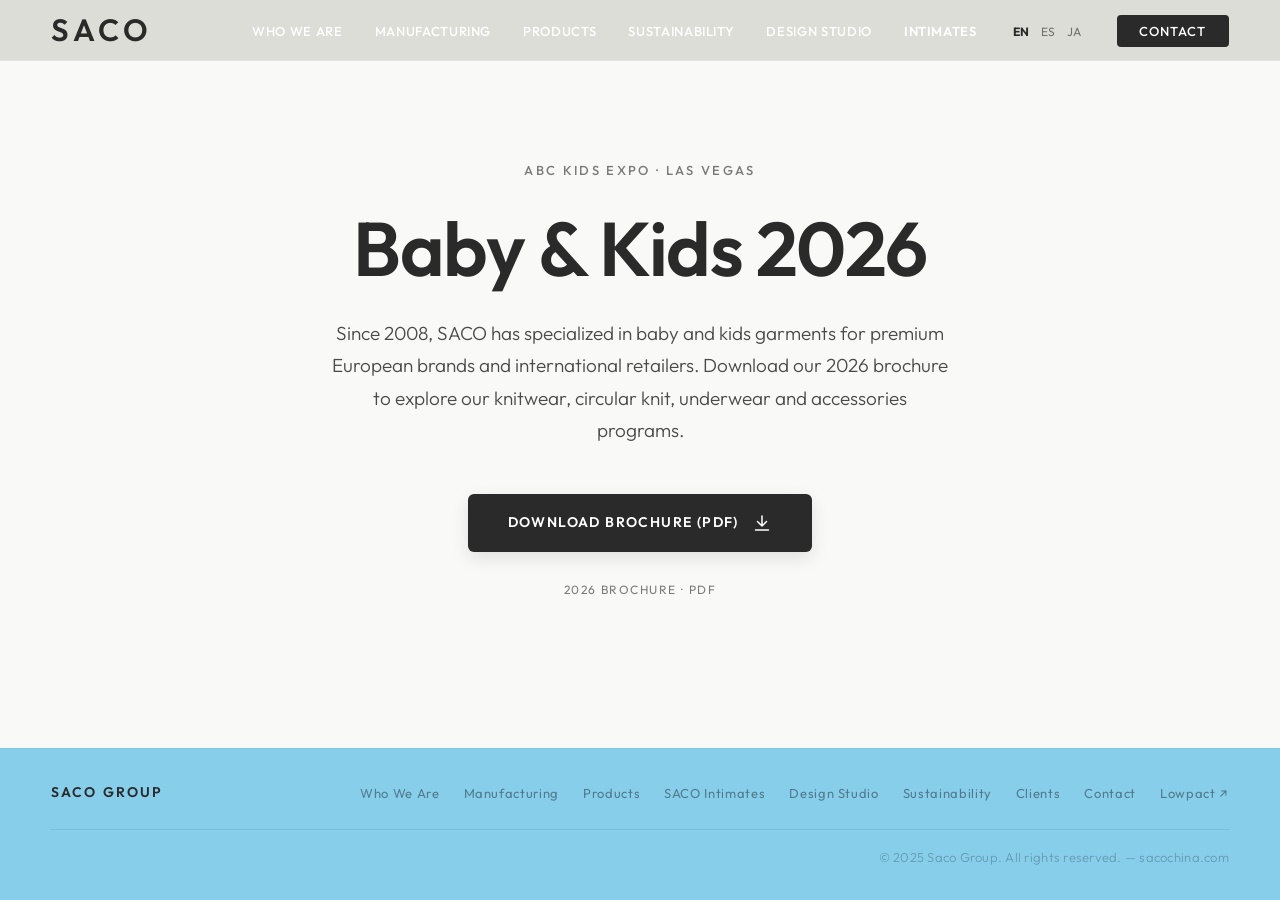
==== commit d35acef8: "Add SACO Intimates division page New intimates.html (lingerie and underwear division) built from the" ====
--- a/abc-kids.html
+++ b/abc-kids.html
@@ -32,6 +32,7 @@
         <li><a href="products.html"             class="nav__link" data-i18n="nav-products">Products</a></li>
         <li><a href="index.html#sustainability" class="nav__link" data-i18n="nav-sustainability">Sustainability</a></li>
         <li><a href="studio.html"               class="nav__link" data-i18n="nav-studio">Design Studio</a></li>
+        <li><a href="intimates.html"            class="nav__link nav__link--division" data-i18n="nav-lingerie">Intimates</a></li>
         <li class="nav__lang-group">
           <button class="lang-btn" data-lang="en" style="background:none;border:none;font-family:inherit;font-size:12px;text-transform:uppercase;cursor:pointer;padding:2px 4px;color:inherit;font-weight:700;opacity:1;">EN</button>
           <button class="lang-btn" data-lang="es" style="background:none;border:none;font-family:inherit;font-size:12px;text-transform:uppercase;cursor:pointer;padding:2px 4px;color:inherit;font-weight:400;opacity:0.6;">ES</button>
@@ -51,7 +52,7 @@
           Since 2008, SACO has specialized in baby and kids garments for premium European brands and international retailers. Download our 2026 brochure to explore our knitwear, circular knit, underwear and accessories programs.
         </p>
 
-        <a class="abc-hero__cta" href="downloads/abc-kids-2026.pdf" download="SACO-ABC-Kids-2026.pdf">
+        <a class="abc-hero__cta" href="downloads/Saco-Manufacturer-Brochure-ABC-Las-Vegas-2026.pdf" download="Saco-Manufacturer-Brochure-ABC-Las-Vegas-2026.pdf">
           <span>Download Brochure (PDF)</span>
           <svg width="20" height="20" viewBox="0 0 20 20" fill="none" aria-hidden="true">
             <path d="M10 3v10M5.5 8.5l4.5 4.5 4.5-4.5M3.5 17h13" stroke="currentColor" stroke-width="1.5" stroke-linecap="round" stroke-linejoin="round"/>
@@ -71,6 +72,7 @@
         <a href="index.html#about" data-i18n="nav-who">Who We Are</a>
         <a href="manufacturing.html" data-i18n="nav-manufacturing">Manufacturing</a>
         <a href="products.html" data-i18n="nav-products">Products</a>
+        <a href="intimates.html" data-i18n="nav-intimates">SACO Intimates</a>
         <a href="studio.html" data-i18n="nav-studio">Design Studio</a>
         <a href="index.html#sustainability" data-i18n="nav-sustainability">Sustainability</a>
         <a href="index.html#clients" data-i18n="footer-clients">Clients</a>
--- a/style.css
+++ b/style.css
@@ -1140,6 +1140,7 @@
   transition: transform var(--slow);
 }
 .tech-card:hover::before { transform: scaleX(1); }
+.tech-card--link { display: block; color: inherit; text-decoration: none; }
 
 .tech-card__mark {
   font-family: var(--font-body);
@@ -3141,3 +3142,182 @@
   .reveal { opacity: 1; transform: none; }
   * { background: white !important; color: black !important; }
 }
+
+/* ===== SACO INTIMATES (intimates.html) ===== */
+.int-cats {
+  display: grid;
+  grid-template-columns: repeat(3, 1fr);
+  gap: clamp(0.75rem, 1.5vw, 1.25rem);
+}
+.int-cat {
+  background: var(--c-stone);
+  border-radius: 10px;
+  padding: clamp(1.5rem, 2.5vw, 2rem);
+  display: flex;
+  flex-direction: column;
+  align-items: center;
+  text-align: center;
+  gap: 0.5rem;
+  transition: transform var(--base), box-shadow var(--base);
+}
+.int-cat:hover {
+  transform: translateY(-4px);
+  box-shadow: 0 8px 24px rgba(0,0,0,0.08);
+}
+.int-cat__img {
+  width: clamp(120px, 12vw, 160px);
+  aspect-ratio: 1;
+  object-fit: cover;
+  border-radius: 50%;
+  margin-bottom: 0.75rem;
+}
+.int-cat__title {
+  font-family: var(--font-display);
+  font-size: var(--t-card);
+  font-weight: 600;
+  color: var(--c-text);
+}
+.int-cat__desc {
+  font-size: 15px;
+  font-weight: 300;
+  color: var(--c-text-sec);
+  line-height: 1.6;
+  max-width: 32ch;
+}
+
+.int-factories {
+  display: grid;
+  grid-template-columns: 1fr 1fr;
+  gap: clamp(0.75rem, 1.5vw, 1.25rem);
+}
+.int-factory {
+  background: var(--c-stone);
+  border-radius: 10px;
+  padding: clamp(1.5rem, 3vw, 2.5rem);
+  border-top: 3px solid var(--c-gold);
+}
+.int-factory__name {
+  font-family: var(--font-display);
+  font-size: var(--t-mid);
+  font-weight: 600;
+  color: var(--c-text);
+  line-height: 1.2;
+}
+.int-factory__main {
+  font-size: 15px;
+  color: var(--c-text-mut);
+  margin-bottom: 1.25rem;
+}
+.int-factory__specs {
+  display: grid;
+  grid-template-columns: repeat(3, 1fr);
+  gap: 1rem;
+}
+.int-factory__specs dt {
+  font-size: 12px;
+  font-weight: 500;
+  letter-spacing: 0.08em;
+  text-transform: uppercase;
+  color: var(--c-text-mut);
+}
+.int-factory__specs dd {
+  font-family: var(--font-display);
+  font-size: clamp(1.25rem, 2vw, 1.6rem);
+  font-weight: 600;
+  color: var(--c-text);
+}
+
+.int-certs.certs-grid { grid-template-columns: repeat(7, minmax(0, 1fr)); }
+.int-certs .cert-item { padding: 1.25rem 0.5rem; min-width: 0; }
+.int-certs .cert-item__name { font-size: 11px; overflow-wrap: anywhere; }
+.int-certs .cert-item { background: #ffffff; }
+.int-certs .cert-item__logo { max-height: 56px; width: auto; object-fit: contain; }
+
+.nav__link--division { font-weight: 600; }
+
+.int-clients { grid-template-columns: repeat(5, 1fr); }
+
+.int-cta {
+  display: flex;
+  justify-content: center;
+  margin-top: clamp(2rem, 4vw, 3rem);
+}
+
+@media (max-width: 900px) {
+  .int-cats { grid-template-columns: 1fr 1fr; }
+  .int-factories { grid-template-columns: 1fr; }
+  .int-clients { grid-template-columns: repeat(3, 1fr); }
+}
+@media (max-width: 560px) {
+  .int-cats { grid-template-columns: 1fr; }
+  .int-factory__specs { grid-template-columns: 1fr 1fr; }
+  .int-clients { grid-template-columns: 1fr 1fr; }
+}
+
+.int-promo {
+  display: flex;
+  align-items: center;
+  gap: 1.25rem;
+  margin-top: clamp(1.5rem, 3vw, 2.5rem);
+  padding: 1rem 1.5rem 1rem 1rem;
+  background: var(--c-stone);
+  border-radius: 10px;
+  transition: transform var(--base), box-shadow var(--base), background var(--base);
+}
+.int-promo:hover {
+  background: #fff;
+  transform: translateY(-2px);
+  box-shadow: 0 8px 24px rgba(0,0,0,0.08);
+}
+.int-promo__img {
+  width: 64px; height: 64px;
+  border-radius: 50%;
+  object-fit: cover;
+  flex-shrink: 0;
+}
+.int-promo__text {
+  font-size: 17px;
+  font-weight: 500;
+  color: var(--c-text);
+}
+.mfg-hero__card + .mfg-hero__card { margin-left: 0.75rem; }
+@media (max-width: 768px) { .mfg-hero__card + .mfg-hero__card { margin-left: 0; } }
+
+.prod-division-link {
+  display: inline-flex;
+  align-items: center;
+  gap: 0.6rem;
+  align-self: flex-start;
+  margin-top: 1.5rem;
+  padding: 0.95rem 2rem;
+  background: var(--c-green);
+  border-radius: 6px;
+  font-family: var(--font-body);
+  font-size: 14px;
+  font-weight: 600;
+  letter-spacing: 0.05em;
+  text-transform: uppercase;
+  color: #ffffff;
+  box-shadow: 0 4px 14px rgba(126,200,160,0.35);
+  transition: background var(--fast), transform var(--base), box-shadow var(--base);
+}
+.prod-division-link:hover {
+  background: #6bb88d;
+  transform: translateY(-2px);
+  box-shadow: 0 8px 22px rgba(126,200,160,0.45);
+}
+
+@media (max-width: 1100px) {
+  .int-certs.certs-grid { grid-template-columns: repeat(4, minmax(0, 1fr)); }
+}
+@media (max-width: 560px) {
+  .int-certs.certs-grid { grid-template-columns: repeat(2, minmax(0, 1fr)); }
+}
+
+/* Nav fits on one line on mid-size screens (extra Lingerie Division item) */
+.nav__links .nav__link { white-space: nowrap; }
+@media (min-width: 901px) and (max-width: 1200px) {
+  .nav__links { gap: 14px; }
+  .nav__links .nav__link { font-size: 11px; letter-spacing: 0.04em; }
+  .nav__lang-group { margin-left: 2px; }
+}
